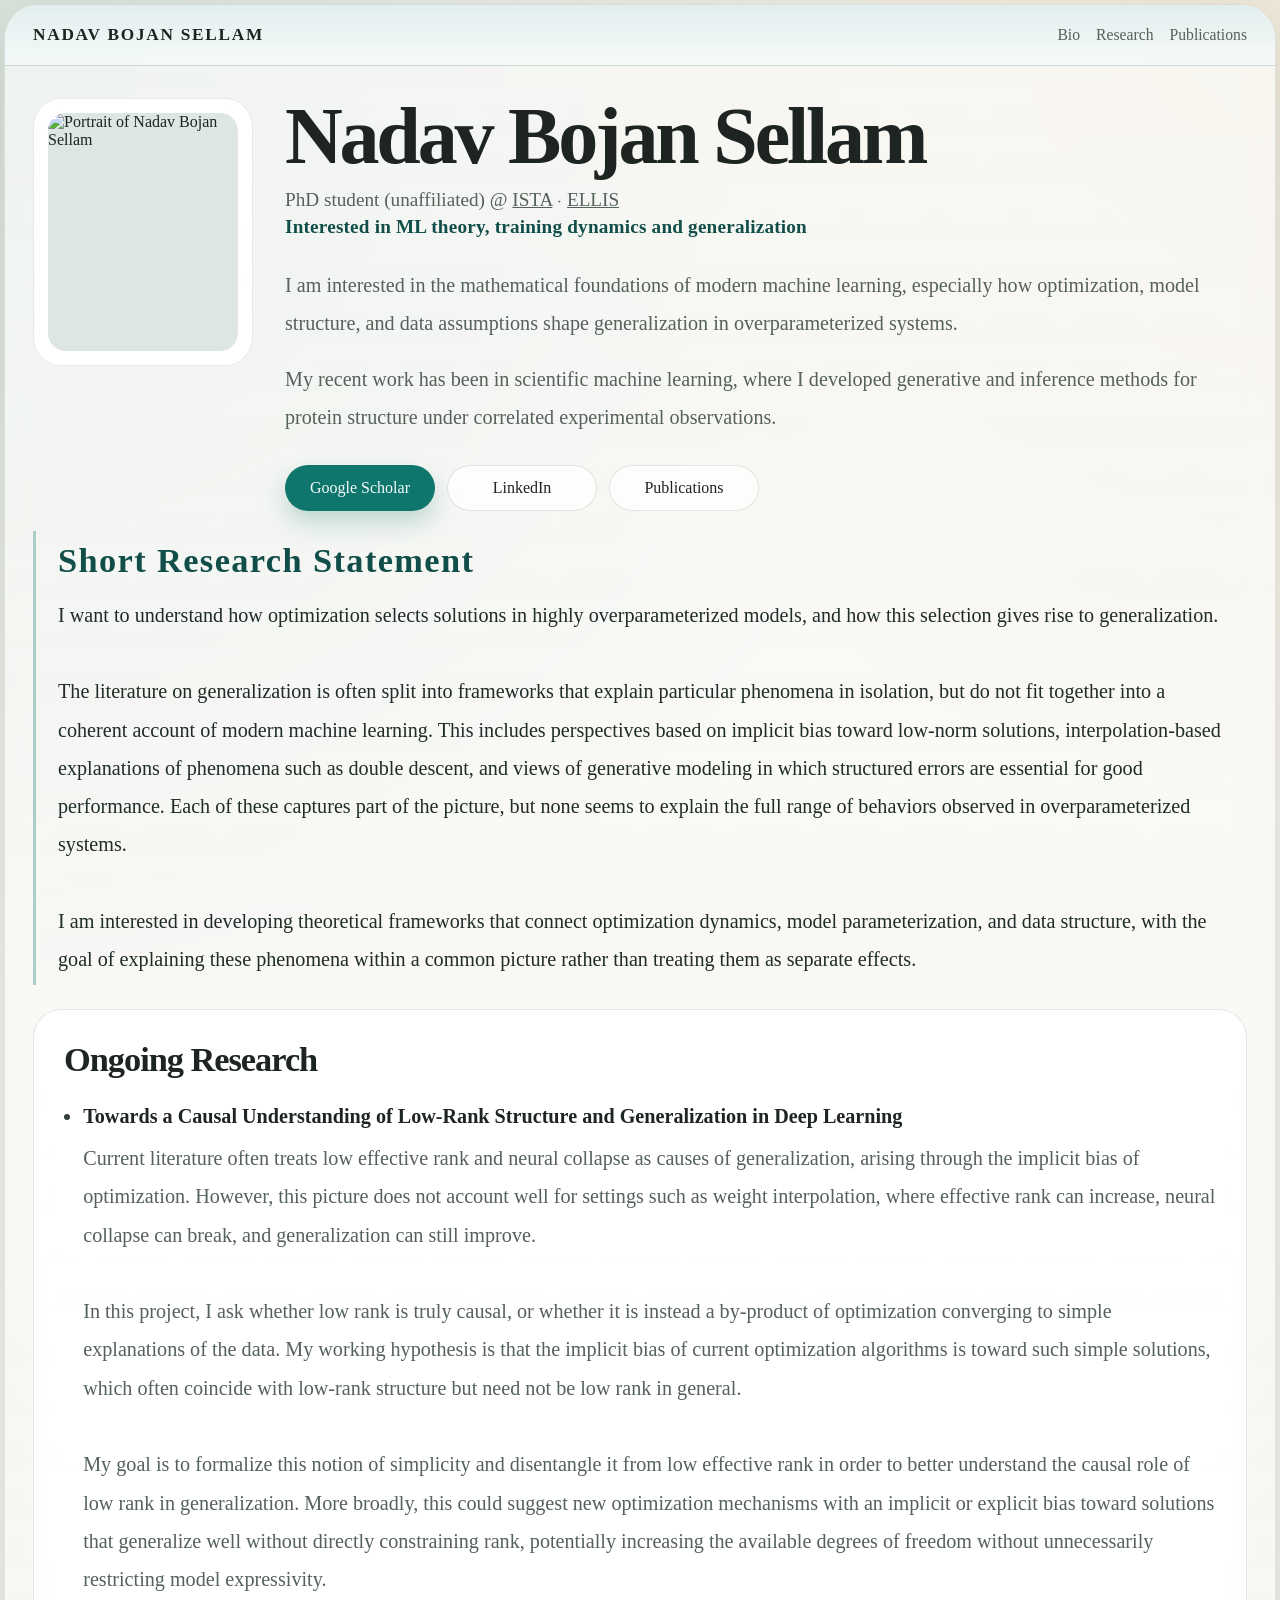
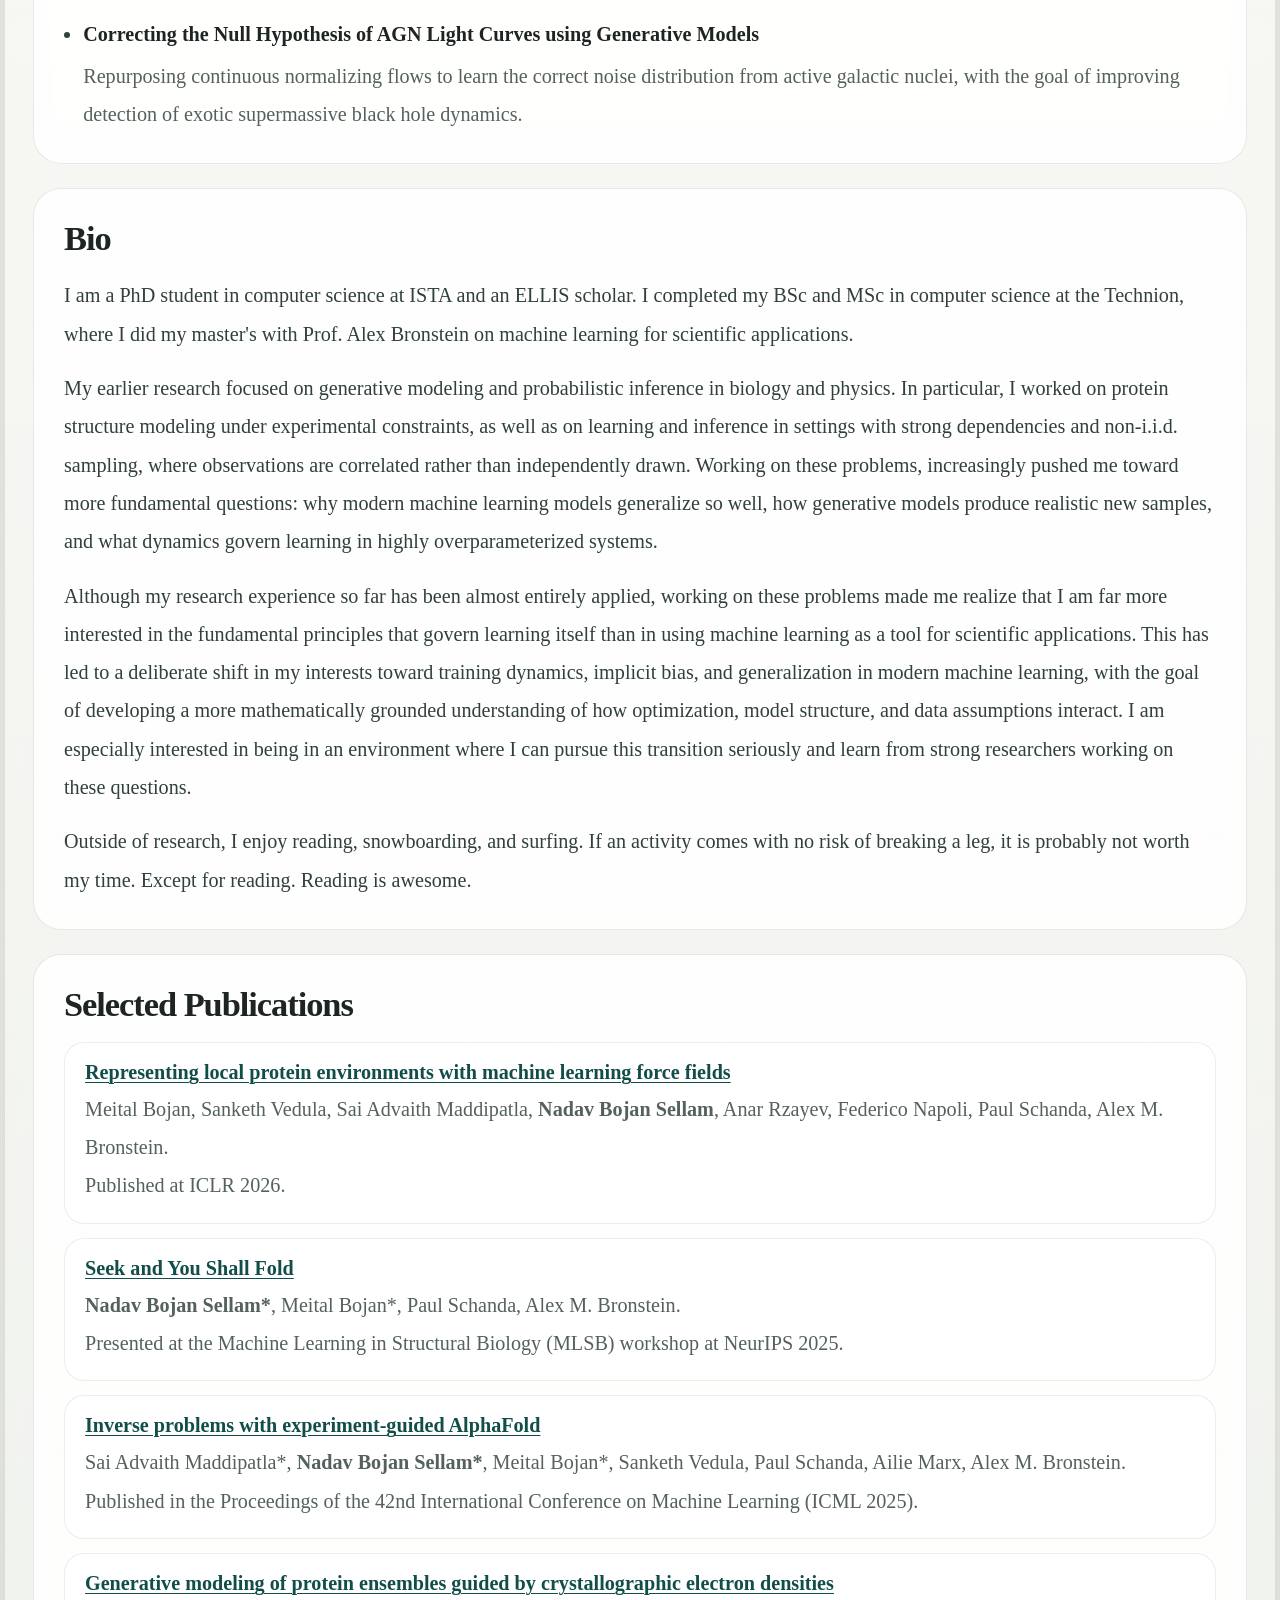
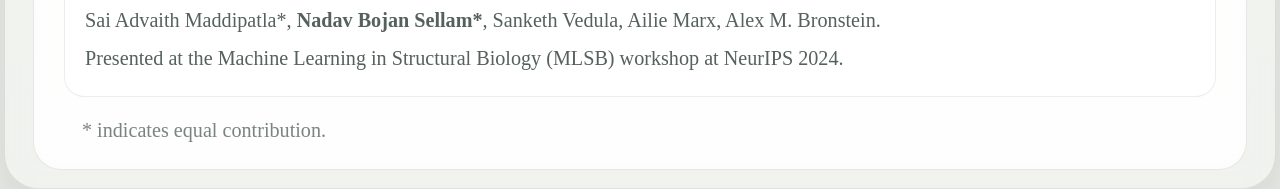
==== index.html @ 410e030a "moved some things around" ====
<!DOCTYPE html>
<html lang="en">
  <head>
    <meta charset="UTF-8" />
    <meta name="viewport" content="width=device-width, initial-scale=1.0" />
    <title>Nadav Bojan Sellam</title>
    <meta
      name="description"
      content="Personal academic website for Nadav Bojan Sellam."
    />
    <style>
      :root {
        --bg: #f5f2eb;
        --bg-accent: #e9ece6;
        --surface: rgba(255, 255, 255, 0.8);
        --surface-strong: rgba(255, 255, 255, 0.94);
        --text: #1d2421;
        --muted: #55615b;
        --line: rgba(29, 36, 33, 0.1);
        --accent: #0f766e;
        --accent-deep: #114e49;
        --shadow: 0 24px 60px rgba(24, 34, 29, 0.12);
        --radius-xl: 28px;
        --radius-lg: 20px;
        --max-width: 1440px;
      }

      * {
        box-sizing: border-box;
      }

      html {
        scroll-behavior: smooth;
      }

      body {
        margin: 0;
        font-family: Georgia, "Times New Roman", serif;
        color: var(--text);
        background:
          radial-gradient(circle at top left, rgba(15, 118, 110, 0.13), transparent 28%),
          radial-gradient(circle at top right, rgba(190, 160, 90, 0.13), transparent 22%),
          linear-gradient(180deg, var(--bg) 0%, var(--bg-accent) 100%);
      }

      body::before {
        content: "";
        position: fixed;
        inset: 0;
        pointer-events: none;
        background-image:
          linear-gradient(rgba(29, 36, 33, 0.025) 1px, transparent 1px),
          linear-gradient(90deg, rgba(29, 36, 33, 0.025) 1px, transparent 1px);
        background-size: 32px 32px;
        mask-image: linear-gradient(180deg, rgba(0, 0, 0, 0.55), transparent 85%);
      }

      a {
        color: inherit;
      }

      .page {
        width: min(var(--max-width), calc(100% - 0.5rem));
        margin: 0 auto;
        padding: 4px 0 0;
      }

      .site-shell {
        position: relative;
        overflow: hidden;
        border: 1px solid var(--line);
        border-radius: calc(var(--radius-xl) + 6px);
        background: linear-gradient(180deg, rgba(255, 255, 255, 0.6), rgba(255, 255, 255, 0.34));
        box-shadow: var(--shadow);
        backdrop-filter: blur(14px);
      }

      .site-topbar {
        display: flex;
        align-items: center;
        justify-content: space-between;
        gap: 20px;
        padding: 20px 28px;
        border-bottom: 1px solid rgba(29, 36, 33, 0.12);
        background:
          linear-gradient(180deg, rgba(15, 118, 110, 0.12), rgba(15, 118, 110, 0.04)),
          rgba(255, 255, 255, 0.94);
      }

      .site-title {
        margin: 0;
        font-size: 1.08rem;
        font-weight: 700;
        letter-spacing: 0.1em;
        text-transform: uppercase;
      }

      .site-nav {
        display: flex;
        flex-wrap: wrap;
        gap: 16px;
      }

      .site-nav a {
        color: var(--muted);
        text-decoration: none;
        font-size: 0.98rem;
      }

      .site-nav a:hover,
      .pub-item a:hover,
      .button:hover,
      .button-secondary:hover {
        color: var(--accent-deep);
        transform: translateY(-1px);
      }

      .intro {
        padding: 32px 28px 20px;
      }

      .intro-grid {
        display: grid;
        grid-template-columns: 220px minmax(0, 1fr);
        gap: 32px;
        align-items: start;
      }

      .portrait-card,
      .section-card {
        border: 1px solid var(--line);
        border-radius: var(--radius-xl);
        background: var(--surface);
        backdrop-filter: blur(10px);
      }

      .portrait-card {
        padding: 14px;
        background: var(--surface-strong);
      }

      .portrait-card img {
        display: block;
        width: 100%;
        aspect-ratio: 4 / 5;
        object-fit: cover;
        border-radius: 18px;
        background: #dde6e1;
      }

      .portrait-note {
        margin: 12px 4px 2px;
        font-size: 0.85rem;
        color: var(--muted);
        text-align: center;
      }

      .eyebrow {
        display: inline-block;
        margin-bottom: 10px;
        color: var(--accent-deep);
        font-size: 1.2rem;
        font-weight: 600;
        letter-spacing: 0.01em;
      }

      h1 {
        margin: 0;
        font-size: clamp(3rem, 7vw, 5rem);
        line-height: 0.96;
        letter-spacing: -0.04em;
      }

      .identity {
        margin: 10px 0 0;
        color: var(--muted);
        font-size: 1.2rem;
        line-height: 1.6;
      }

      .lead {
        margin: 18px 0 0;
        font-size: 1.26rem;
        line-height: 1.9;
        color: var(--muted);
      }

      .actions {
        display: flex;
        flex-wrap: wrap;
        gap: 12px;
        margin: 28px 0 0;
      }

      .button,
      .button-secondary {
        display: inline-flex;
        align-items: center;
        justify-content: center;
        min-width: 150px;
        padding: 13px 18px;
        border-radius: 999px;
        text-decoration: none;
        transition:
          transform 180ms ease,
          box-shadow 180ms ease,
          color 180ms ease,
          background 180ms ease;
      }

      .button {
        background: var(--accent);
        color: #f7fbfa;
        box-shadow: 0 12px 24px rgba(15, 118, 110, 0.24);
      }

      .button-secondary {
        border: 1px solid rgba(29, 36, 33, 0.12);
        background: rgba(255, 255, 255, 0.72);
      }

      .content {
        display: grid;
        gap: 24px;
        padding: 0 28px 18px;
      }

      .section-card {
        padding: 30px;
      }

      .statement-section {
        padding: 10px 12px 6px 22px;
        border-left: 3px solid rgba(15, 118, 110, 0.32);
      }

      .statement-heading {
        margin: 0 0 16px;
        color: var(--accent-deep);
        font-size: 2.15rem;
        font-weight: 700;
        letter-spacing: 0.04em;
      }

      .statement-text {
        margin: 0;
        font-size: 1.26rem;
        line-height: 1.9;
        color: #1f2c27;
      }

      .content .section-card:last-child {
        margin-bottom: 0;
      }

      .section-heading {
        margin: 0 0 18px;
        font-size: 2.15rem;
        letter-spacing: -0.03em;
      }

      .section-card p {
        margin: 0 0 16px;
        font-size: 1.26rem;
        line-height: 1.9;
        color: #33413b;
      }

      .section-card p:last-child {
        margin-bottom: 0;
      }

      .bullet-list {
        margin: 0;
        padding-left: 1.2rem;
        color: #33413b;
      }

      .bullet-list li {
        margin: 0 0 16px;
        font-size: 1.26rem;
        line-height: 1.9;
      }

      .bullet-list li:last-child {
        margin-bottom: 0;
      }

      .project-title {
        display: block;
        margin-bottom: 4px;
        color: var(--text);
        font-size: 1.26rem;
      }

      .project-text {
        color: var(--muted);
      }

      .bio-copy p {
        color: #31403a;
      }

      .info-list {
        display: grid;
        gap: 30px;
      }

      .info-row {
        display: grid;
        grid-template-columns: 120px 1fr;
        gap: 18px;
        padding-top: 14px;
        border-top: 1px solid rgba(29, 36, 33, 0.08);
      }

      .info-row:first-child {
        padding-top: 0;
        border-top: 0;
      }

      .info-label {
        color: var(--muted);
      }

      .pub-list {
        list-style: none;
        margin: 0;
        padding: 0;
        display: grid;
        gap: 14px;
      }

      .pub-item {
        padding: 18px 20px;
        border-radius: var(--radius-lg);
        background: rgba(255, 255, 255, 0.68);
        border: 1px solid rgba(29, 36, 33, 0.08);
      }

      .pub-item strong {
        display: block;
        margin-bottom: 6px;
        font-size: 1.26rem;
      }

      .pub-item span {
        display: block;
        color: var(--muted);
        font-size: 1.26rem;
        line-height: 1.9;
      }

      .pub-item span strong {
        display: inline;
        margin: 0;
        font-size: inherit;
        white-space: nowrap;
      }

      .pub-item a {
        color: var(--accent-deep);
        text-decoration-thickness: 1px;
        text-underline-offset: 3px;
        transition: color 180ms ease, transform 180ms ease;
      }

      .section-card .pub-note {
        margin: 14px 0 0 18px;
        color: rgba(85, 97, 91, 0.78);
        font-size: 1.26rem;
      }

      #publications {
        padding-bottom: 20px;
      }

      @media (max-width: 760px) {
        .page {
          width: min(var(--max-width), calc(100% - 0.25rem));
          padding-top: 2px;
          padding-bottom: 0;
        }

        .site-topbar,
        .intro,
        .content {
          padding-left: 18px;
          padding-right: 18px;
        }

        .site-topbar {
          align-items: flex-start;
          flex-direction: column;
        }

        .intro {
          padding-top: 20px;
        }

        .intro-grid {
          grid-template-columns: 1fr;
        }

        .portrait-card {
          max-width: 240px;
        }

        .actions {
          justify-content: flex-start;
        }

        .section-card {
          padding: 22px;
        }

        .statement-section {
          padding-left: 14px;
          padding-right: 4px;
        }

        .statement-text {
          font-size: 1.16rem;
          line-height: 1.82;
        }

        .info-row {
          grid-template-columns: 1fr;
          gap: 6px;
        }
      }

      @media (prefers-reduced-motion: no-preference) {
        .site-topbar,
        .portrait-card,
        .section-card {
          animation: rise 720ms ease both;
        }

        .section-card:nth-of-type(2) {
          animation-delay: 120ms;
        }

        .section-card:nth-of-type(3) {
          animation-delay: 220ms;
        }
      }

      @keyframes rise {
        from {
          opacity: 0;
          transform: translateY(18px);
        }

        to {
          opacity: 1;
          transform: translateY(0);
        }
      }
    </style>
  </head>
  <body>
    <main class="page">
      <div class="site-shell">
        <div class="site-topbar">
          <p class="site-title">Nadav Bojan Sellam</p>
          <nav class="site-nav" aria-label="Primary">
            <a href="#about">Bio</a>
            <a href="#ongoing-research">Research</a>
            <a href="#publications">Publications</a>
          </nav>
        </div>

        <section class="intro">
          <div class="intro-grid">
            <div class="portrait-card">
              <img id="portrait-image" src="nadav.png" alt="Portrait of Nadav Bojan Sellam" />
            </div>

            <div>
              <h1>Nadav Bojan Sellam</h1>
              <p class="identity">
                PhD student (unaffiliated) @
                <a href="https://ista.ac.at/de/home/" target="_blank" rel="noreferrer">ISTA</a>
                ⸱
                <a href="https://ellis.eu/" target="_blank" rel="noreferrer">ELLIS</a>
              </p>
              <span class="eyebrow">Interested in ML theory, training dynamics and generalization</span>
              <p class="lead">
                I am interested in the mathematical foundations of modern machine learning,
                especially how optimization, model structure, and data assumptions shape
                generalization in overparameterized systems.
              </p>
              <p class="lead">
                My recent work has been in scientific machine learning, where I developed
                generative and inference methods for protein structure under correlated
                experimental observations.
              </p>

              <div class="actions">
                <a
                  class="button"
                  href="https://scholar.google.com/citations?user=3N-QKKYAAAAJ&hl=en"
                  target="_blank"
                  rel="noreferrer"
                  >Google Scholar</a
                >
                <a
                  class="button-secondary"
                  href="https://www.linkedin.com/in/nadav-bojan-sellam-611115277"
                  target="_blank"
                  rel="noreferrer"
                  >LinkedIn</a
                >
                <a class="button-secondary" href="#publications">Publications</a>
              </div>
            </div>
          </div>
        </section>

        <div class="content">
          <section class="statement-section" id="research-statement">
            <h2 class="statement-heading">Short Research Statement</h2>
            <p class="statement-text">
              I want to understand how optimization selects solutions in highly
              overparameterized models, and how this selection gives rise to
              generalization.<br /><br />
              The literature on generalization is often split into frameworks that explain
              particular phenomena in isolation, but do not fit together into a coherent
              account of modern machine learning. This includes perspectives based on
              implicit bias toward low-norm solutions, interpolation-based
              explanations of phenomena such as double descent, and views of generative
              modeling in which structured errors are essential for good performance. Each of
              these captures part of the picture, but none seems to explain the full range of
              behaviors observed in overparameterized systems.<br /><br />
              I am interested in developing theoretical frameworks that connect optimization
              dynamics, model parameterization, and data structure, with the goal of
              explaining these phenomena within a common picture rather than treating them as
              separate effects.
            </p>
          </section>

          <section class="section-card" id="ongoing-research">
            <h2 class="section-heading">Ongoing Research</h2>
            <ul class="bullet-list">
              <li>
                <strong class="project-title">
                  Towards a Causal Understanding of Low-Rank Structure and Generalization in Deep
                  Learning
                </strong>
                <span class="project-text">
                  Current literature often treats low effective rank and neural collapse as causes
                  of generalization, arising through the implicit bias of optimization. However,
                  this picture does not account well for settings such as weight interpolation,
                  where effective rank can increase, neural collapse can break, and generalization
                  can still improve.
                  <br /><br />
                  In this project, I ask whether low rank is truly causal, or whether it is instead
                  a by-product of optimization converging to simple explanations of the data. My
                  working hypothesis is that the implicit bias of current optimization algorithms is
                  toward such simple solutions, which often coincide with low-rank structure but
                  need not be low rank in general.
                  <br /><br />
                  My goal is to formalize this notion of simplicity and disentangle it from low
                  effective rank in order to better understand the causal role of low rank in
                  generalization. More broadly, this could suggest new optimization mechanisms with
                  an implicit or explicit bias toward solutions that generalize well without
                  directly constraining rank, potentially increasing the available degrees of
                  freedom without unnecessarily restricting model expressivity.
                </span>
              </li>
              <li>
                <strong class="project-title">
                  Correcting the Null Hypothesis of AGN Light Curves using Generative Models
                </strong>
                <span class="project-text">
                  Repurposing continuous normalizing flows to learn the correct noise distribution
                  from active galactic nuclei, with the goal of improving detection of exotic
                  supermassive black hole dynamics.
                </span>
              </li>
            </ul>
          </section>

          <section class="section-card" id="about">
            <h2 class="section-heading">Bio</h2>
            <div class="bio-copy">
              <p>
                I am a PhD student in computer science at ISTA and an ELLIS scholar. I completed
                my BSc and MSc in computer science at the Technion, where I did my master's with
                Prof. Alex Bronstein on machine learning for scientific applications.
              </p>

              <p>
                My earlier research focused on generative modeling and probabilistic inference in
                biology and physics. In particular, I worked on protein structure modeling under
                experimental constraints, as well as on learning and inference in settings with
                strong dependencies and non-i.i.d. sampling, where observations are correlated
                rather than independently drawn. Working on these problems, increasingly pushed me toward more fundamental questions: why
                modern machine learning models generalize so well, how generative models produce
                realistic new samples, and what dynamics govern learning in highly
                overparameterized systems.
              </p>
              <p>
                Although my research experience so far has been almost entirely applied, working on
                these problems made me realize that I am far more interested in the fundamental
                principles that govern learning itself than in using machine learning as a
                tool for scientific applications. This has led to a deliberate shift in my
                interests toward training dynamics, implicit bias, and generalization in modern
                machine learning, with the goal of developing a more mathematically grounded
                understanding of how optimization, model structure, and data assumptions interact.
                I am especially interested in being in an environment where I can pursue this
                transition seriously and learn from strong researchers working on these questions.
              </p>

              <p> Outside of research, I enjoy reading, snowboarding, and surfing. If an activity comes with no risk of breaking a leg, it is probably not worth my time.
                  Except for reading. Reading is awesome.
              </p>
            </div>
          </section>

          <section class="section-card" id="publications">
            <h2 class="section-heading">Selected Publications</h2>
            <ol class="pub-list">
              <li class="pub-item">
                <strong>
                  <a
                    href="https://openreview.net/forum?id=9ZogcRkhoG"
                    target="_blank"
                    rel="noreferrer"
                    >Representing local protein environments with machine learning force fields</a
                  >
                </strong>
                <span>
                  Meital Bojan, Sanketh Vedula, Sai Advaith Maddipatla, <strong>Nadav Bojan Sellam</strong>,
                  Anar Rzayev, Federico Napoli, Paul Schanda, Alex M. Bronstein.<br />
                  Published at ICLR 2026.
                </span>
              </li>
              <li class="pub-item">
                <strong>
                  <a
                    href="https://arxiv.org/abs/2511.13244"
                    target="_blank"
                    rel="noreferrer"
                    >Seek and You Shall Fold</a
                  >
                </strong>
                <span>
                  <strong>Nadav Bojan Sellam*</strong>, Meital Bojan*, Paul Schanda, Alex M. Bronstein.<br />
                  Presented at the Machine Learning in Structural Biology (MLSB) workshop at
                  NeurIPS 2025.
                </span>
              </li>
              <li class="pub-item">
                <strong>
                  <a
                    href="https://arxiv.org/abs/2502.09372"
                    target="_blank"
                    rel="noreferrer"
                    >Inverse problems with experiment-guided AlphaFold</a
                  >
                </strong>
                <span>
                  Sai Advaith Maddipatla*, <strong>Nadav Bojan Sellam*</strong>, Meital Bojan*,
                  Sanketh Vedula, Paul Schanda, Ailie Marx, Alex M. Bronstein.<br />
                  Published in the Proceedings of the 42nd International Conference on Machine
                  Learning (ICML 2025).
                </span>
              </li>
              <li class="pub-item">
                <strong>
                  <a
                    href="https://www.mlsb.io/papers_2024/Generative_modeling_of_protein_ensembles_guided_by_crystallographic_electron_densities.pdf"
                    target="_blank"
                    rel="noreferrer"
                    >Generative modeling of protein ensembles guided by crystallographic electron
                    densities</a
                  >
                </strong>
                <span>
                  Sai Advaith Maddipatla*, <strong>Nadav Bojan Sellam*</strong>, Sanketh Vedula,
                  Ailie Marx, Alex M. Bronstein.<br />
                  Presented at the Machine Learning in Structural Biology (MLSB) workshop at
                  NeurIPS 2024.
                </span>
              </li>
            </ol>
            <p class="pub-note">* indicates equal contribution.</p>
          </section>
        </div>
      </div>
    </main>
  </body>
</html>
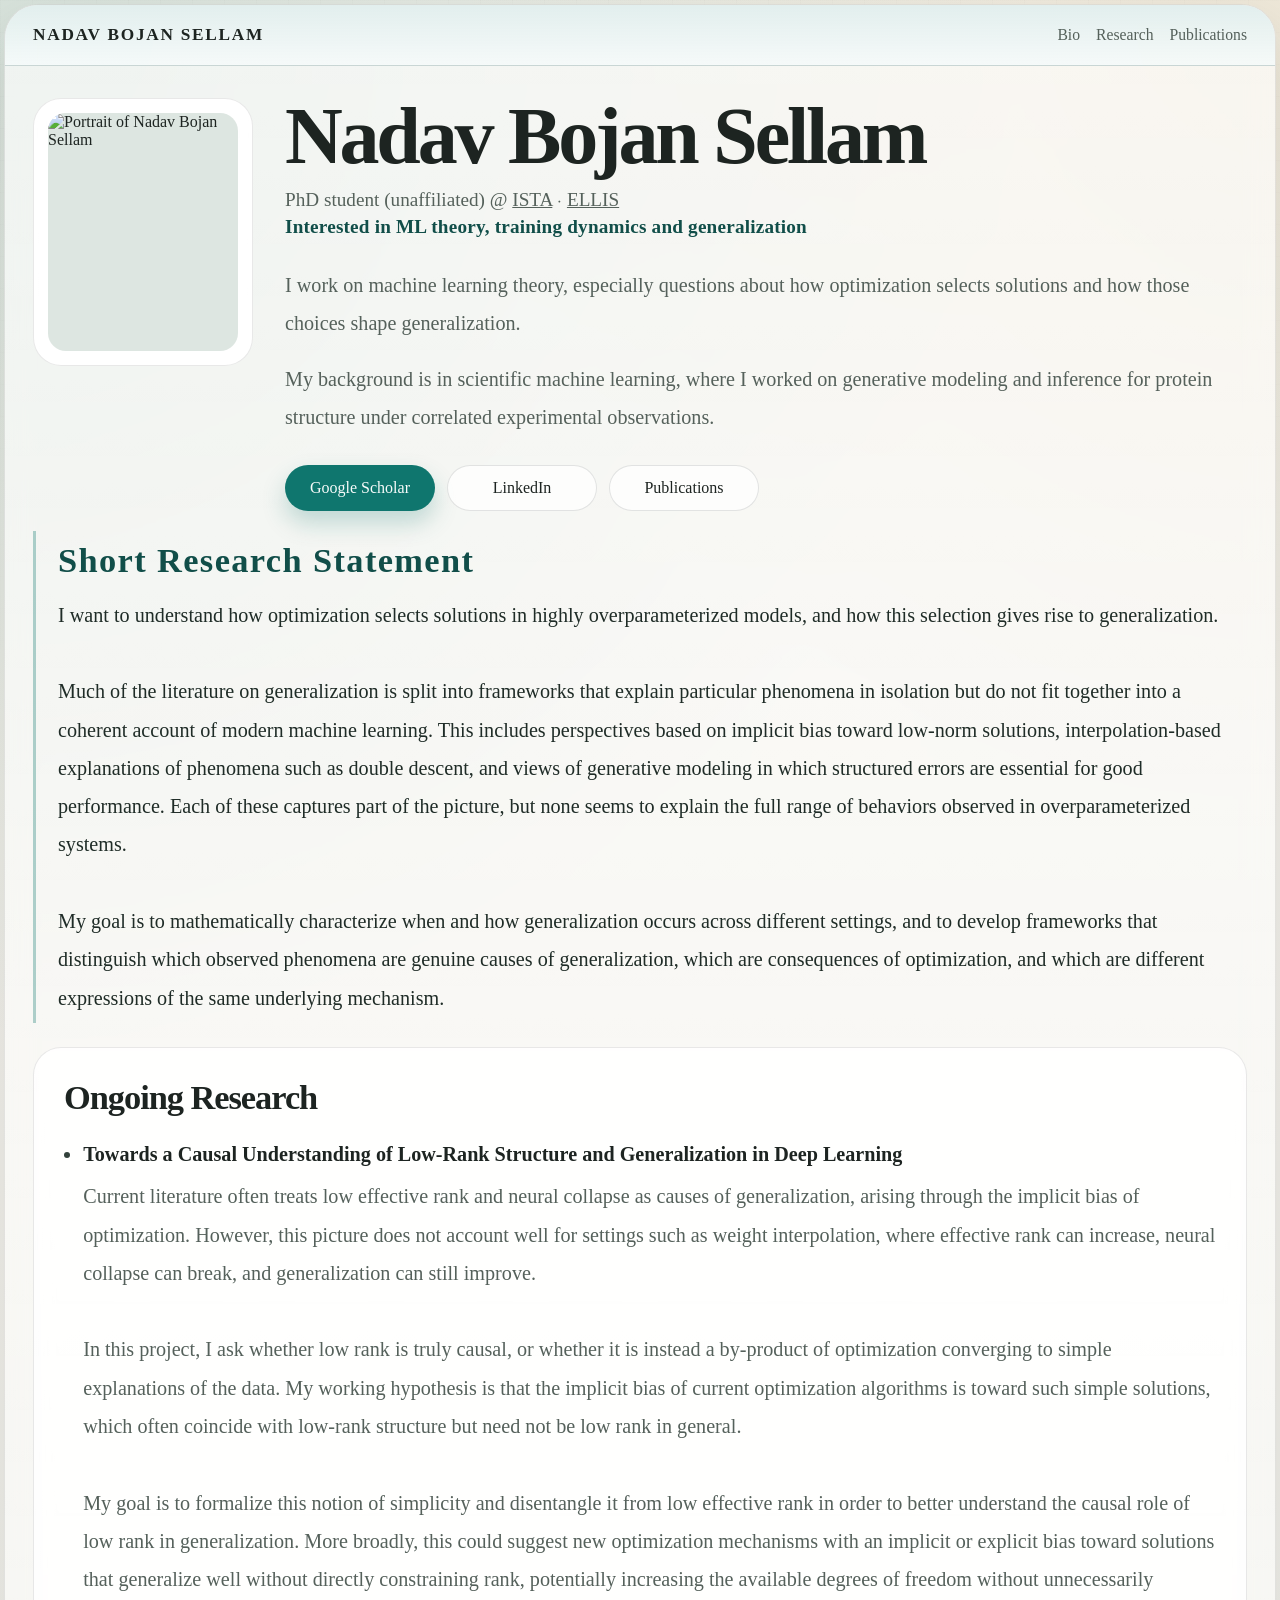
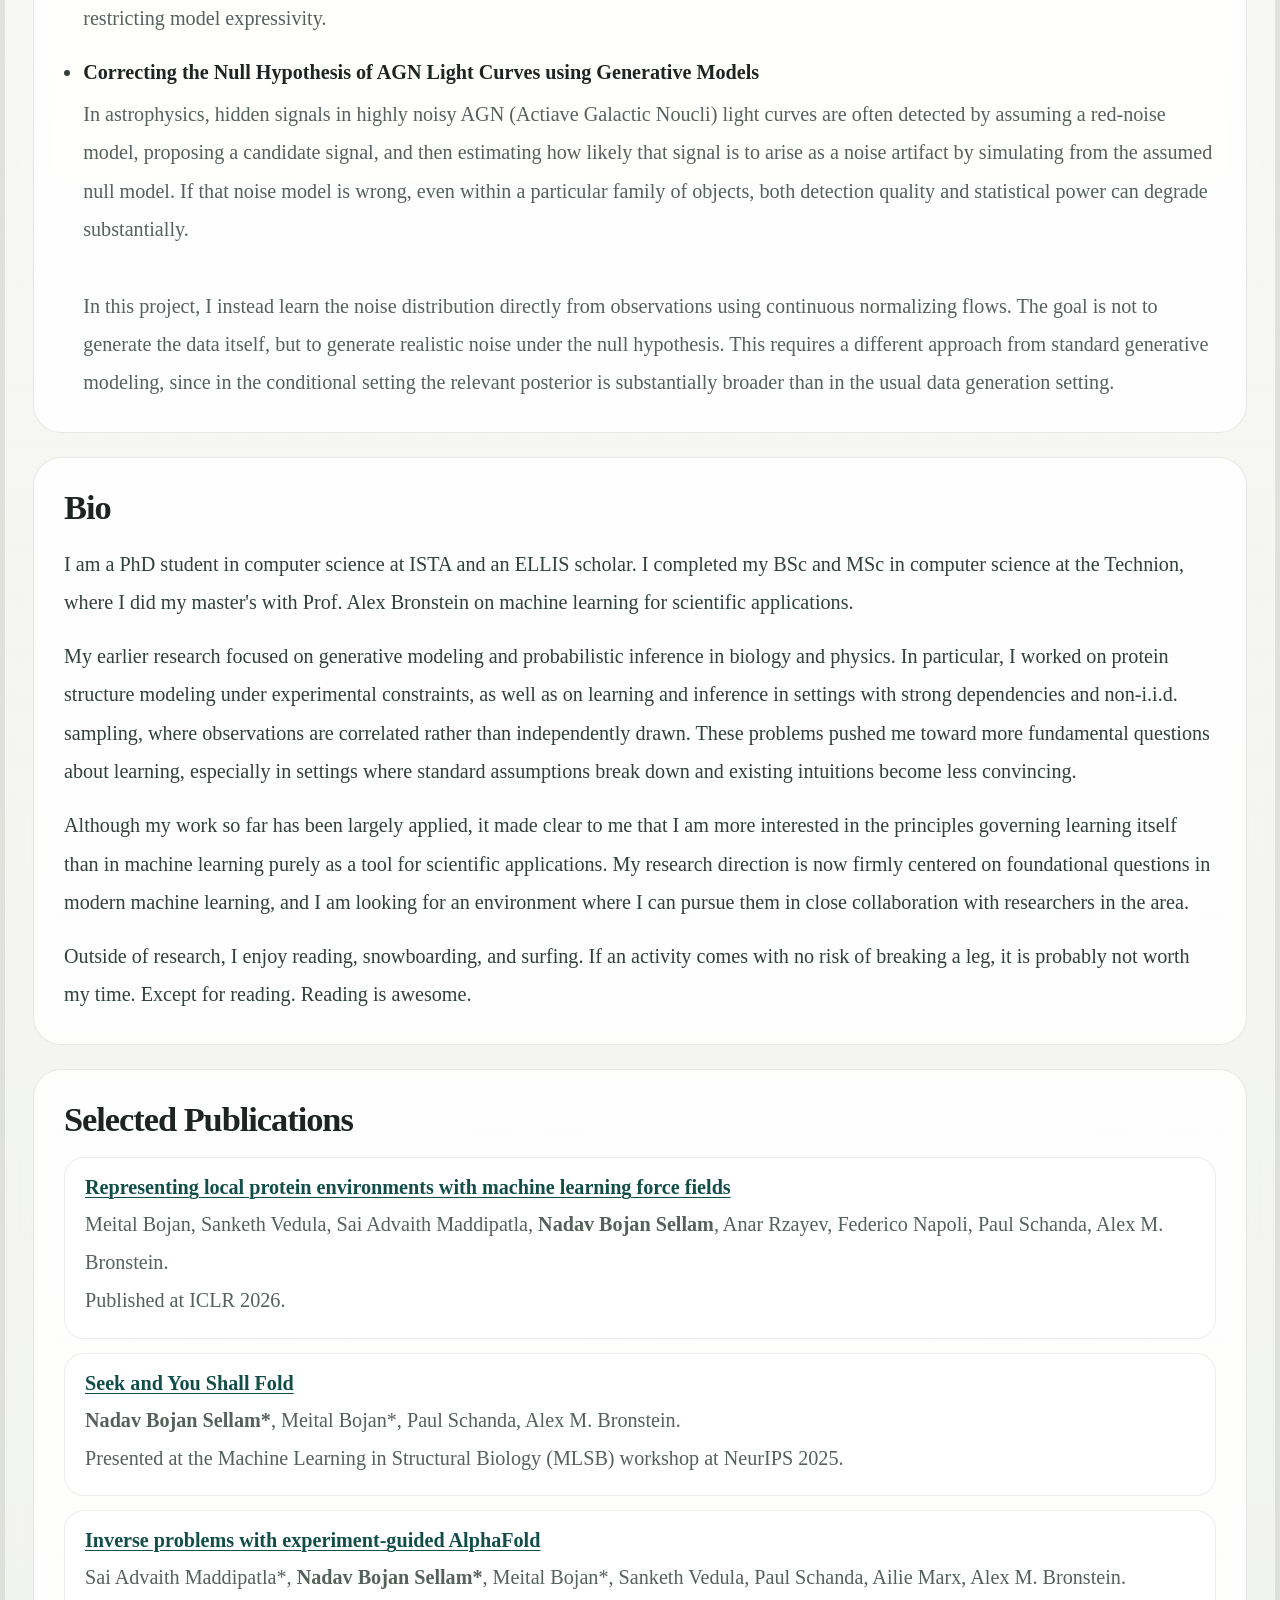
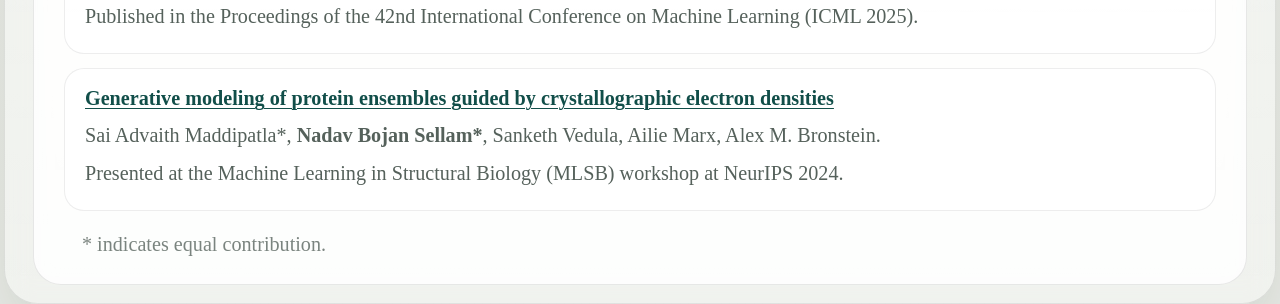
==== commit 54e63987: "added more detail to the second project" ====
--- a/index.html
+++ b/index.html
@@ -487,14 +487,14 @@
               </p>
               <span class="eyebrow">Interested in ML theory, training dynamics and generalization</span>
               <p class="lead">
-                I am interested in the mathematical foundations of modern machine learning,
-                especially how optimization, model structure, and data assumptions shape
-                generalization in overparameterized systems.
+                I work on machine learning theory, especially questions about how
+                optimization selects solutions and how those choices shape
+                generalization.
               </p>
               <p class="lead">
-                My recent work has been in scientific machine learning, where I developed
-                generative and inference methods for protein structure under correlated
-                experimental observations.
+                My background is in scientific machine learning, where I worked on generative
+                modeling and inference for protein structure under correlated experimental
+                observations.
               </p>
 
               <div class="actions">
@@ -525,18 +525,19 @@
               I want to understand how optimization selects solutions in highly
               overparameterized models, and how this selection gives rise to
               generalization.<br /><br />
-              The literature on generalization is often split into frameworks that explain
-              particular phenomena in isolation, but do not fit together into a coherent
+              Much of the literature on generalization is split into frameworks that explain
+              particular phenomena in isolation but do not fit together into a coherent
               account of modern machine learning. This includes perspectives based on
-              implicit bias toward low-norm solutions, interpolation-based
-              explanations of phenomena such as double descent, and views of generative
-              modeling in which structured errors are essential for good performance. Each of
-              these captures part of the picture, but none seems to explain the full range of
-              behaviors observed in overparameterized systems.<br /><br />
-              I am interested in developing theoretical frameworks that connect optimization
-              dynamics, model parameterization, and data structure, with the goal of
-              explaining these phenomena within a common picture rather than treating them as
-              separate effects.
+              implicit bias toward low-norm solutions, interpolation-based explanations of
+              phenomena such as double descent, and views of generative modeling in which
+              structured errors are essential for good performance. Each of these captures
+              part of the picture, but none seems to explain the full range of behaviors
+              observed in overparameterized systems.<br /><br />
+              My goal is to mathematically characterize when and how generalization occurs
+              across different settings, and to develop frameworks that distinguish which
+              observed phenomena are genuine causes of generalization, which are
+              consequences of optimization, and which are different expressions of the same
+              underlying mechanism.
             </p>
           </section>
 
@@ -574,9 +575,19 @@
                   Correcting the Null Hypothesis of AGN Light Curves using Generative Models
                 </strong>
                 <span class="project-text">
-                  Repurposing continuous normalizing flows to learn the correct noise distribution
-                  from active galactic nuclei, with the goal of improving detection of exotic
-                  supermassive black hole dynamics.
+                  In astrophysics, hidden signals in highly noisy AGN (Actiave Galactic Noucli) light curves are often
+                  detected by assuming a red-noise model, proposing a candidate signal, and then
+                  estimating how likely that signal is to arise as a noise artifact by simulating
+                  from the assumed null model. If that noise model is wrong, even within a
+                  particular family of objects, both detection quality and statistical power can
+                  degrade substantially.
+                  <br /><br />
+                  In this project, I instead learn the noise distribution directly from
+                  observations using continuous normalizing flows. The goal is not to generate the
+                  data itself, but to generate realistic noise under the null hypothesis. This
+                  requires a different approach from standard generative modeling, since in the
+                  conditional setting the relevant posterior is substantially broader than in the
+                  usual data generation setting.
                 </span>
               </li>
             </ul>
@@ -596,21 +607,17 @@
                 biology and physics. In particular, I worked on protein structure modeling under
                 experimental constraints, as well as on learning and inference in settings with
                 strong dependencies and non-i.i.d. sampling, where observations are correlated
-                rather than independently drawn. Working on these problems, increasingly pushed me toward more fundamental questions: why
-                modern machine learning models generalize so well, how generative models produce
-                realistic new samples, and what dynamics govern learning in highly
-                overparameterized systems.
+                rather than independently drawn. These problems pushed me toward more fundamental
+                questions about learning, especially in settings where standard assumptions break
+                down and existing intuitions become less convincing.
               </p>
               <p>
-                Although my research experience so far has been almost entirely applied, working on
-                these problems made me realize that I am far more interested in the fundamental
-                principles that govern learning itself than in using machine learning as a
-                tool for scientific applications. This has led to a deliberate shift in my
-                interests toward training dynamics, implicit bias, and generalization in modern
-                machine learning, with the goal of developing a more mathematically grounded
-                understanding of how optimization, model structure, and data assumptions interact.
-                I am especially interested in being in an environment where I can pursue this
-                transition seriously and learn from strong researchers working on these questions.
+                Although my work so far has been largely applied, it made clear to me that I am
+                more interested in the principles governing learning itself than in machine
+                learning purely as a tool for scientific applications. My research direction is
+                now firmly centered on foundational questions in modern machine learning, and I
+                am looking for an environment where I can pursue them in close collaboration with
+                researchers in the area.
               </p>
 
               <p> Outside of research, I enjoy reading, snowboarding, and surfing. If an activity comes with no risk of breaking a leg, it is probably not worth my time.
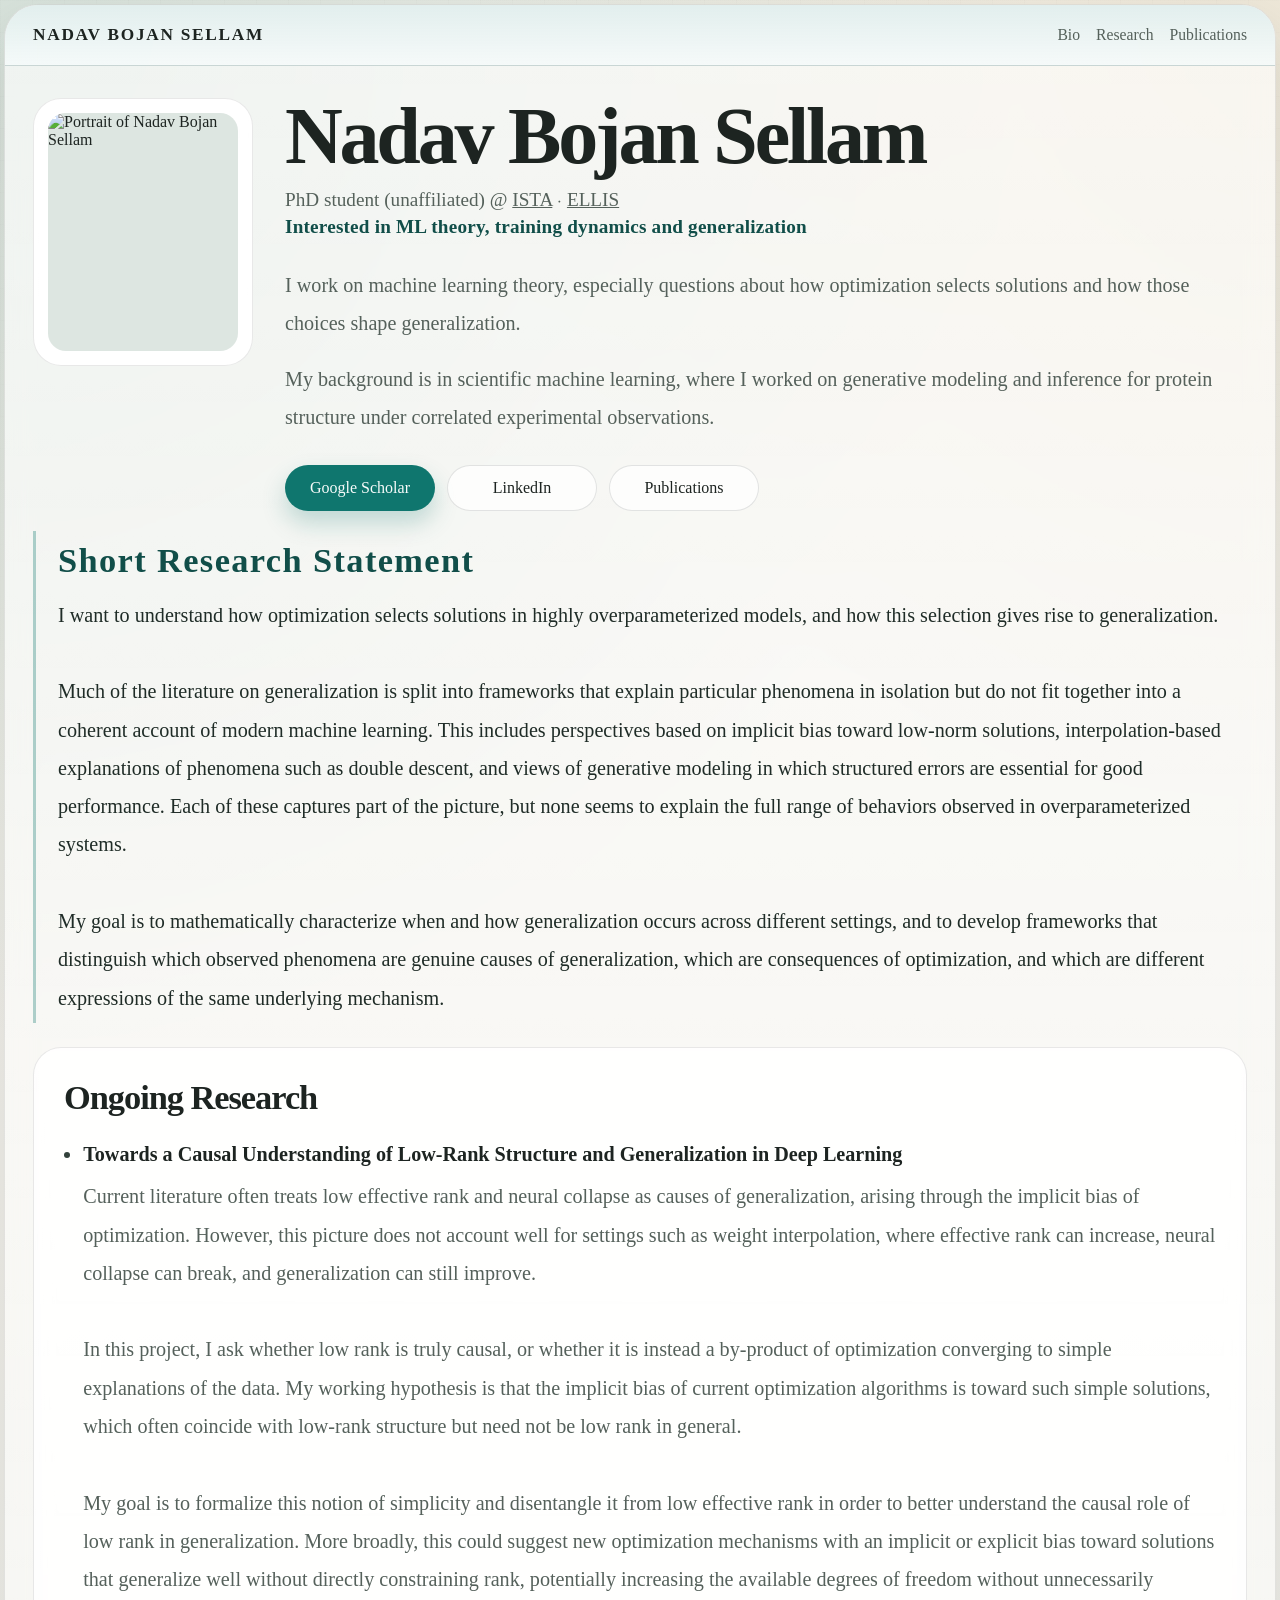
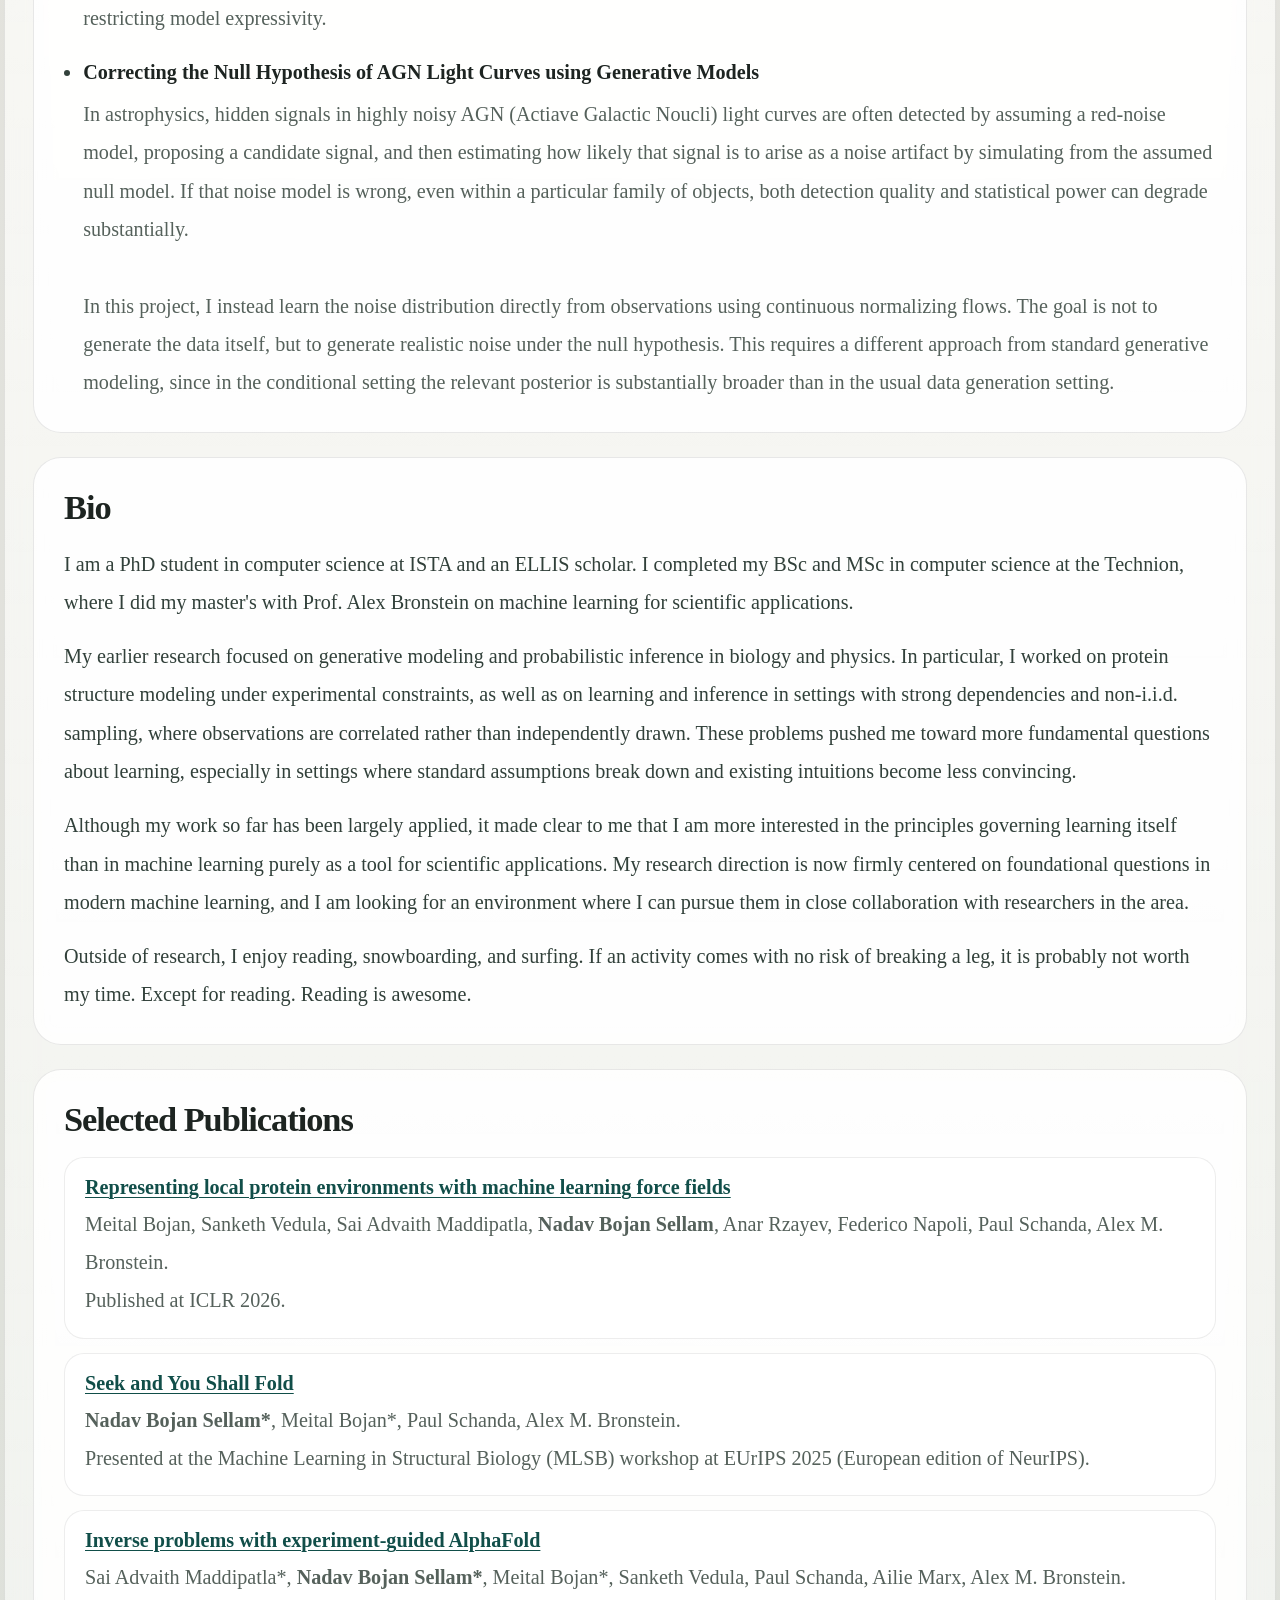
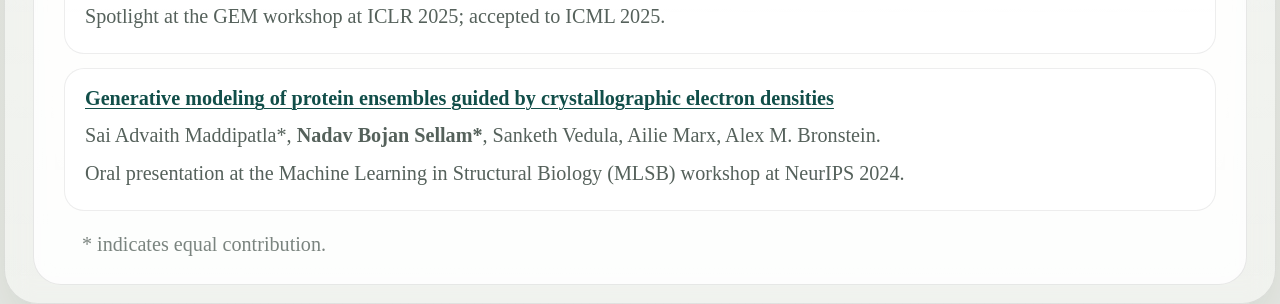
==== commit 83dec81c: "fixed publication places" ====
--- a/index.html
+++ b/index.html
@@ -656,7 +656,7 @@
                 <span>
                   <strong>Nadav Bojan Sellam*</strong>, Meital Bojan*, Paul Schanda, Alex M. Bronstein.<br />
                   Presented at the Machine Learning in Structural Biology (MLSB) workshop at
-                  NeurIPS 2025.
+                  EUrIPS 2025 (European edition of NeurIPS).
                 </span>
               </li>
               <li class="pub-item">
@@ -671,8 +671,7 @@
                 <span>
                   Sai Advaith Maddipatla*, <strong>Nadav Bojan Sellam*</strong>, Meital Bojan*,
                   Sanketh Vedula, Paul Schanda, Ailie Marx, Alex M. Bronstein.<br />
-                  Published in the Proceedings of the 42nd International Conference on Machine
-                  Learning (ICML 2025).
+                  Spotlight at the GEM workshop at ICLR 2025; accepted to ICML 2025.
                 </span>
               </li>
               <li class="pub-item">
@@ -688,8 +687,8 @@
                 <span>
                   Sai Advaith Maddipatla*, <strong>Nadav Bojan Sellam*</strong>, Sanketh Vedula,
                   Ailie Marx, Alex M. Bronstein.<br />
-                  Presented at the Machine Learning in Structural Biology (MLSB) workshop at
-                  NeurIPS 2024.
+                  Oral presentation at the Machine Learning in Structural Biology (MLSB) workshop
+                  at NeurIPS 2024.
                 </span>
               </li>
             </ol>
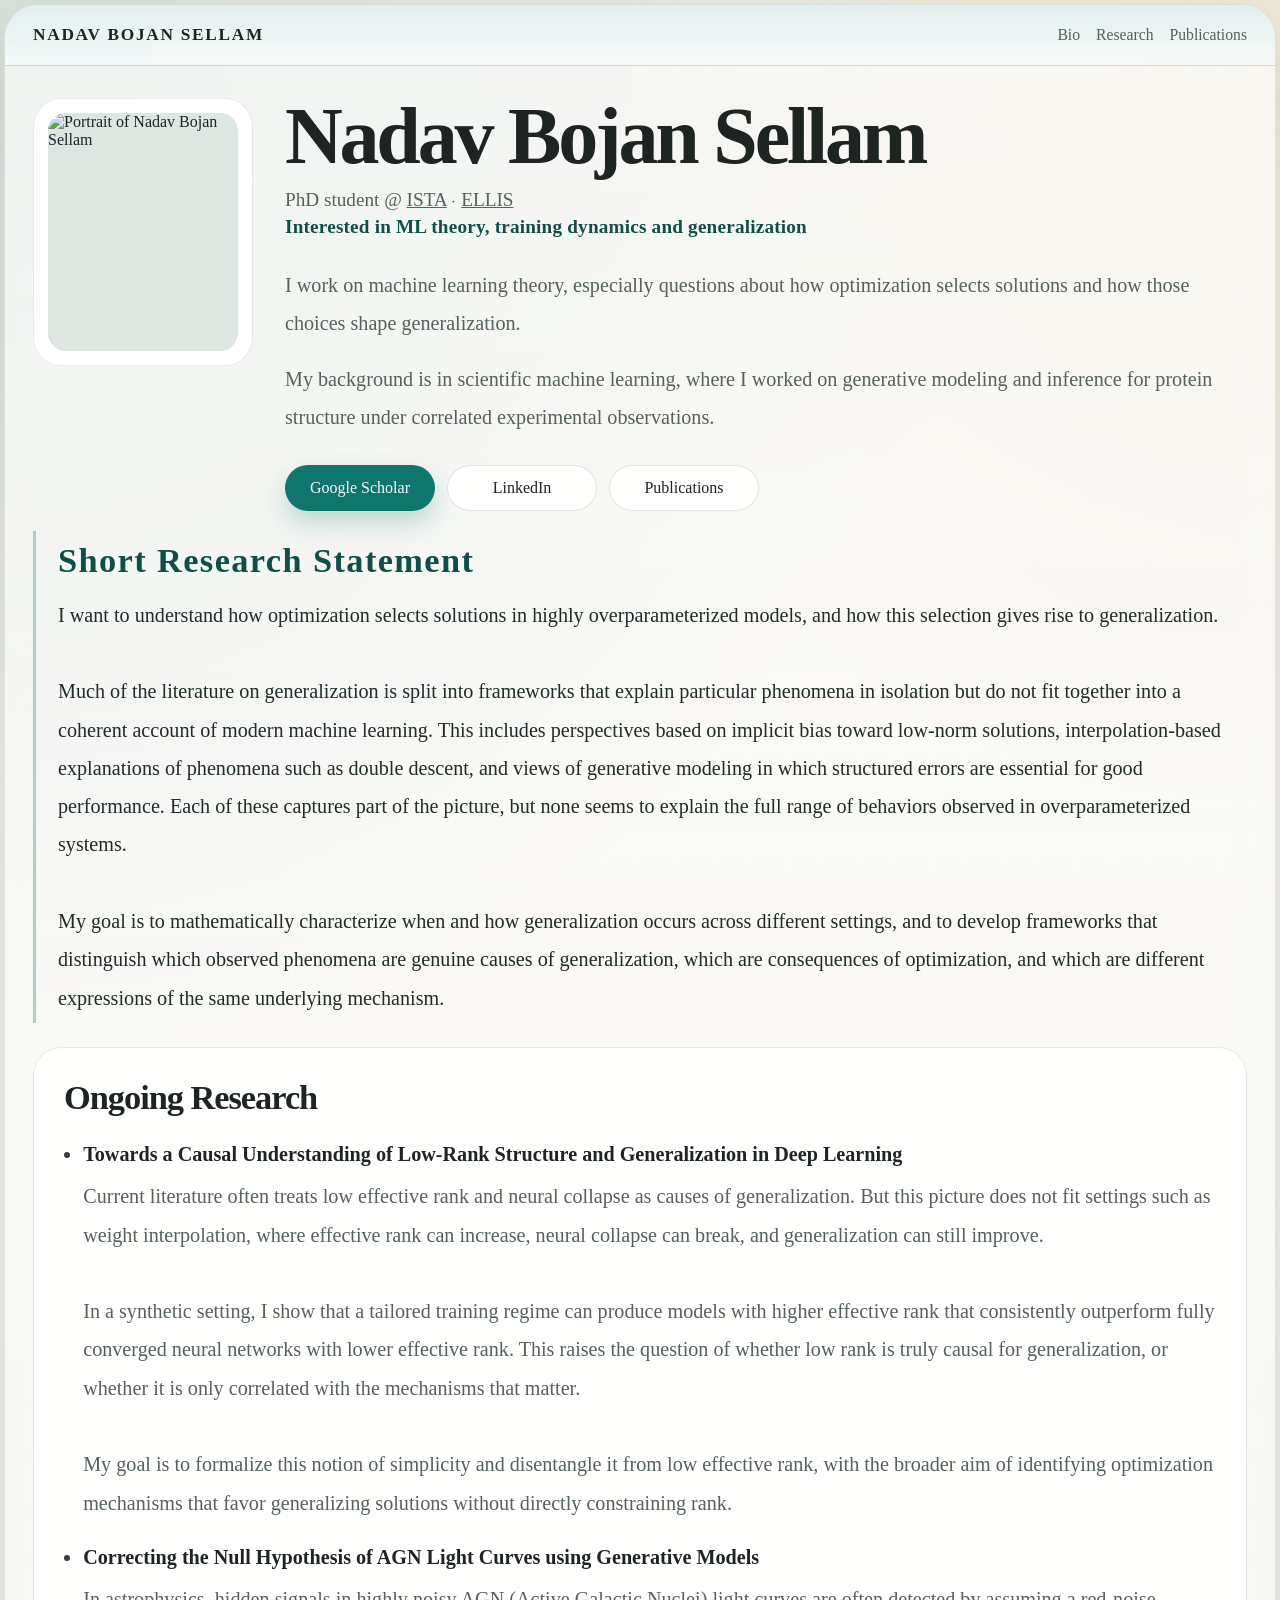
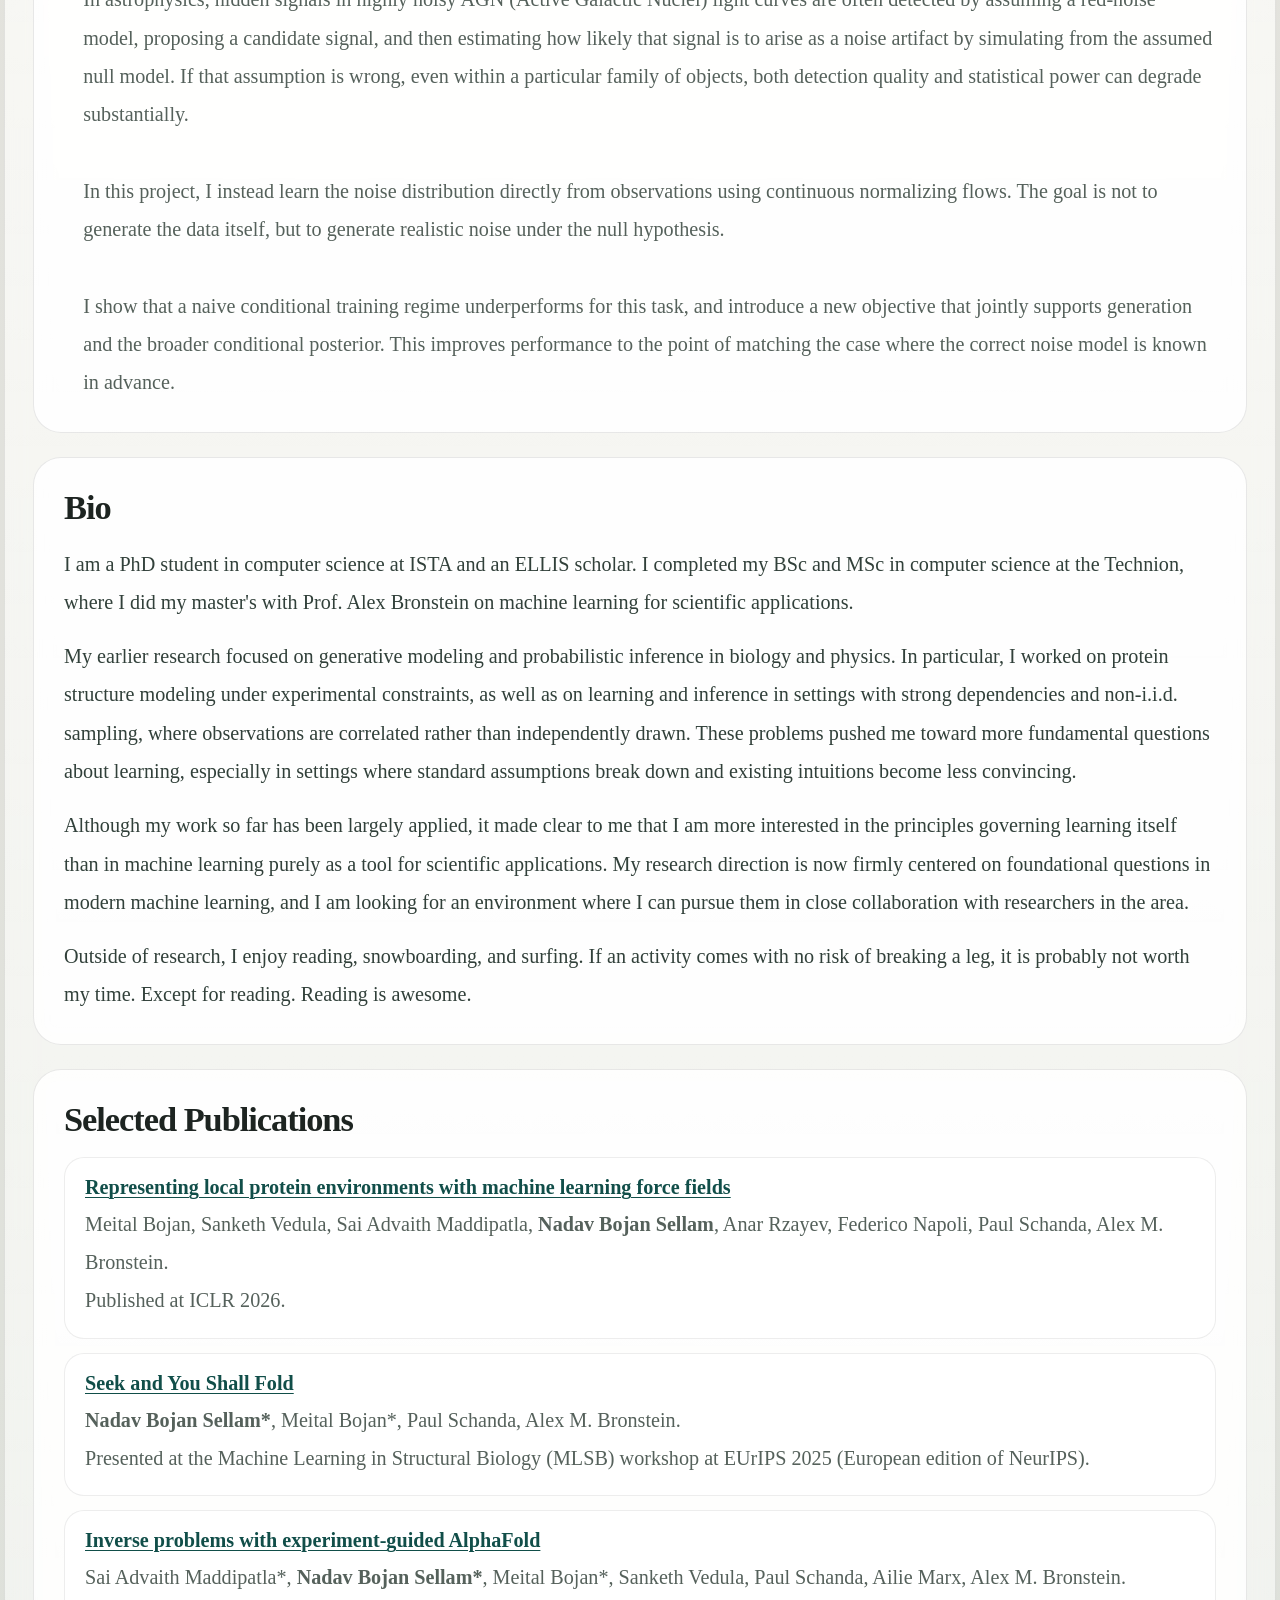
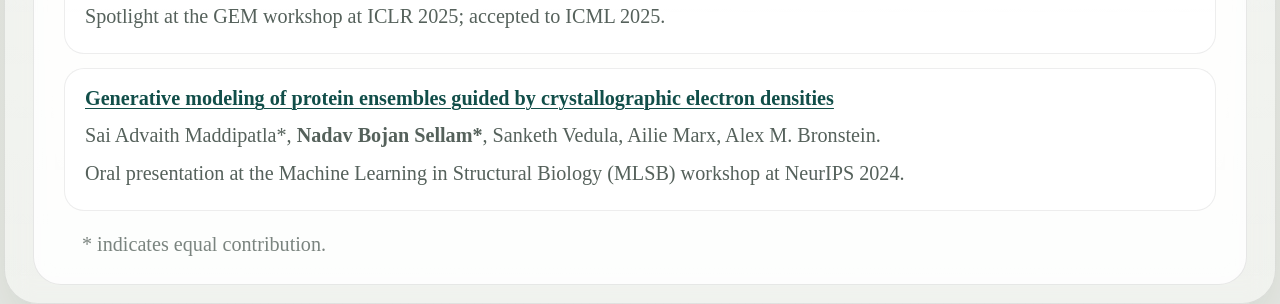
==== commit f704bbf0: "made current research more concrete" ====
--- a/index.html
+++ b/index.html
@@ -480,7 +480,7 @@
             <div>
               <h1>Nadav Bojan Sellam</h1>
               <p class="identity">
-                PhD student (unaffiliated) @
+                PhD student @
                 <a href="https://ista.ac.at/de/home/" target="_blank" rel="noreferrer">ISTA</a>
                 ⸱
                 <a href="https://ellis.eu/" target="_blank" rel="noreferrer">ELLIS</a>
@@ -551,23 +551,19 @@
                 </strong>
                 <span class="project-text">
                   Current literature often treats low effective rank and neural collapse as causes
-                  of generalization, arising through the implicit bias of optimization. However,
-                  this picture does not account well for settings such as weight interpolation,
-                  where effective rank can increase, neural collapse can break, and generalization
-                  can still improve.
+                  of generalization. But this picture does not fit settings such as weight
+                  interpolation, where effective rank can increase, neural collapse can break, and
+                  generalization can still improve.
                   <br /><br />
-                  In this project, I ask whether low rank is truly causal, or whether it is instead
-                  a by-product of optimization converging to simple explanations of the data. My
-                  working hypothesis is that the implicit bias of current optimization algorithms is
-                  toward such simple solutions, which often coincide with low-rank structure but
-                  need not be low rank in general.
+                  In a synthetic setting, I show that a tailored training regime can produce
+                  models with higher effective rank that consistently outperform fully converged
+                  neural networks with lower effective rank. This raises the question of whether
+                  low rank is truly causal for generalization, or whether it is only correlated
+                  with the mechanisms that matter.
                   <br /><br />
                   My goal is to formalize this notion of simplicity and disentangle it from low
-                  effective rank in order to better understand the causal role of low rank in
-                  generalization. More broadly, this could suggest new optimization mechanisms with
-                  an implicit or explicit bias toward solutions that generalize well without
-                  directly constraining rank, potentially increasing the available degrees of
-                  freedom without unnecessarily restricting model expressivity.
+                  effective rank, with the broader aim of identifying optimization mechanisms that
+                  favor generalizing solutions without directly constraining rank.
                 </span>
               </li>
               <li>
@@ -575,19 +571,21 @@
                   Correcting the Null Hypothesis of AGN Light Curves using Generative Models
                 </strong>
                 <span class="project-text">
-                  In astrophysics, hidden signals in highly noisy AGN (Actiave Galactic Noucli) light curves are often
-                  detected by assuming a red-noise model, proposing a candidate signal, and then
-                  estimating how likely that signal is to arise as a noise artifact by simulating
-                  from the assumed null model. If that noise model is wrong, even within a
-                  particular family of objects, both detection quality and statistical power can
-                  degrade substantially.
+                  In astrophysics, hidden signals in highly noisy AGN (Active Galactic Nuclei)
+                  light curves are often detected by assuming a red-noise model, proposing a
+                  candidate signal, and then estimating how likely that signal is to arise as a
+                  noise artifact by simulating from the assumed null model. If that assumption is
+                  wrong, even within a particular family of objects, both detection quality and
+                  statistical power can degrade substantially.
                   <br /><br />
                   In this project, I instead learn the noise distribution directly from
                   observations using continuous normalizing flows. The goal is not to generate the
-                  data itself, but to generate realistic noise under the null hypothesis. This
-                  requires a different approach from standard generative modeling, since in the
-                  conditional setting the relevant posterior is substantially broader than in the
-                  usual data generation setting.
+                  data itself, but to generate realistic noise under the null hypothesis.
+                  <br /><br />
+                  I show that a naive conditional training regime underperforms for this task,
+                  and introduce a new objective that jointly supports generation and the broader
+                  conditional posterior. This improves performance to the point of matching the
+                  case where the correct noise model is known in advance.
                 </span>
               </li>
             </ul>
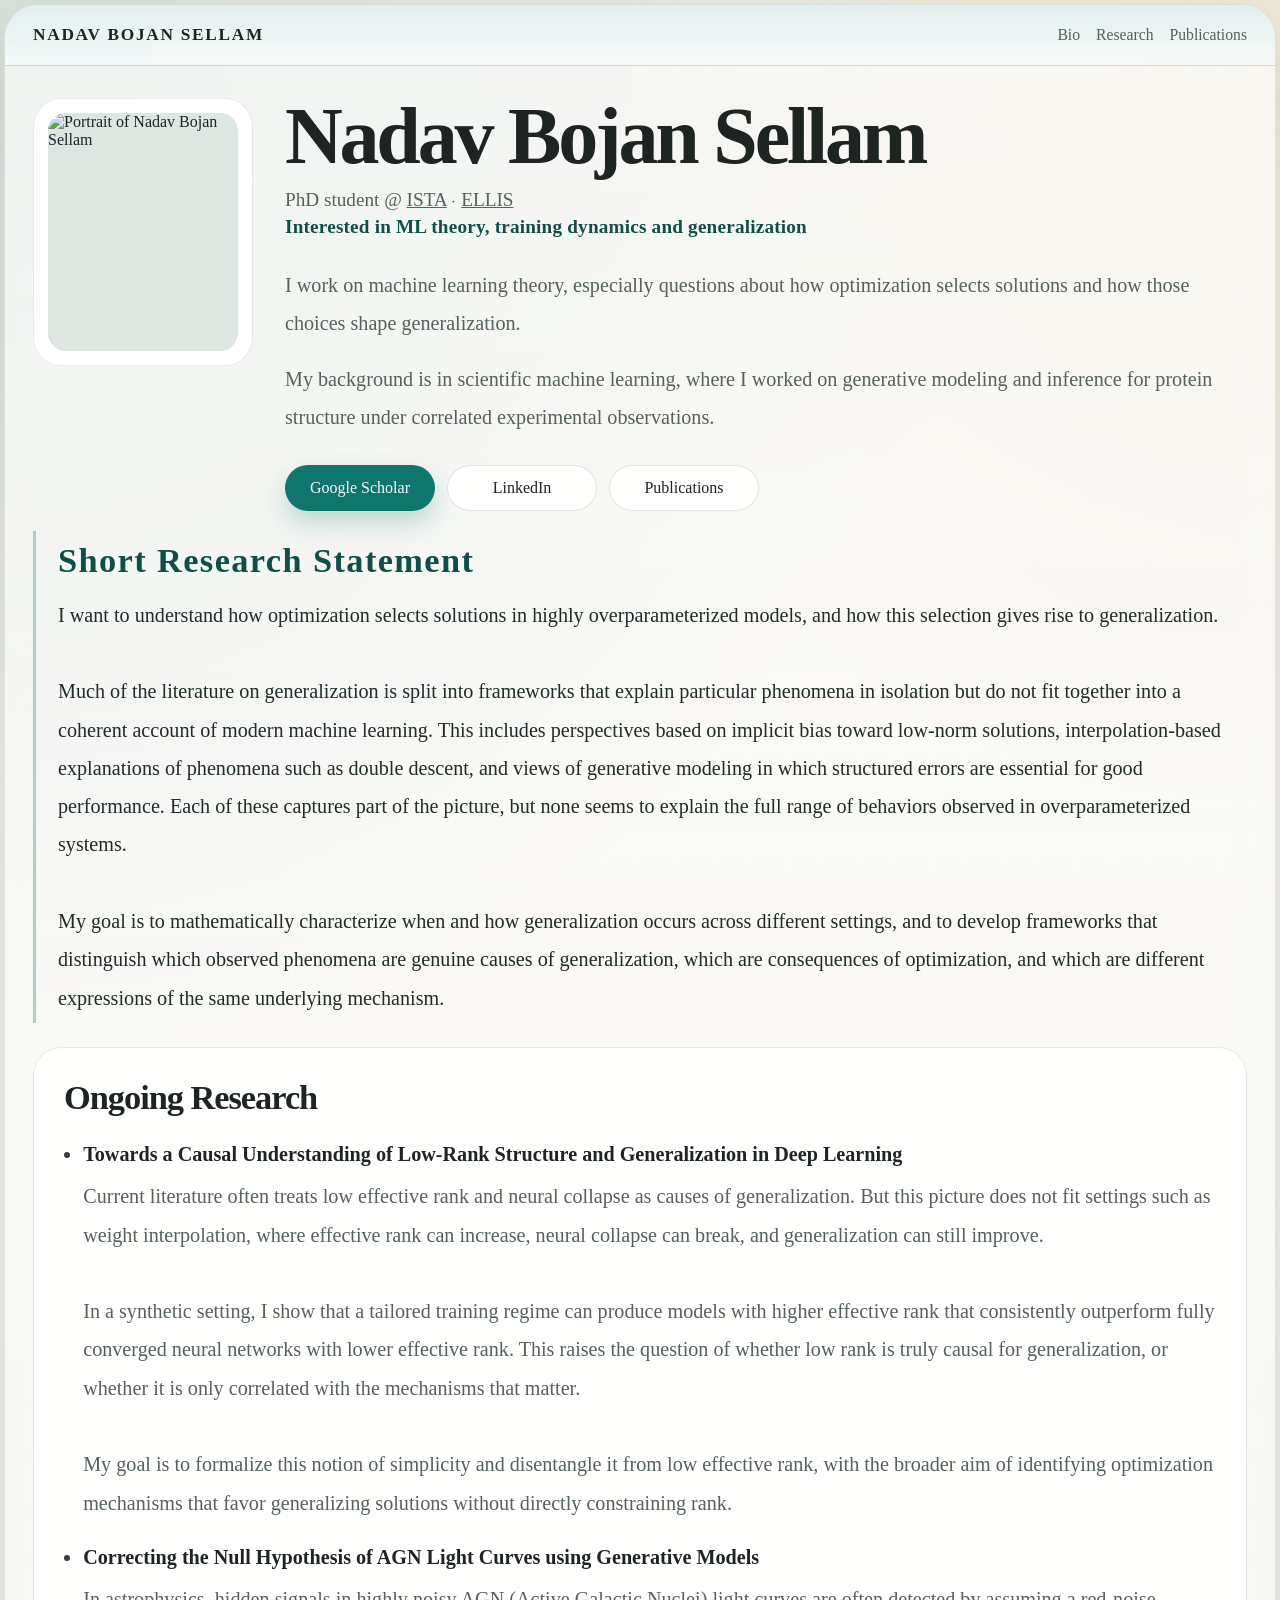
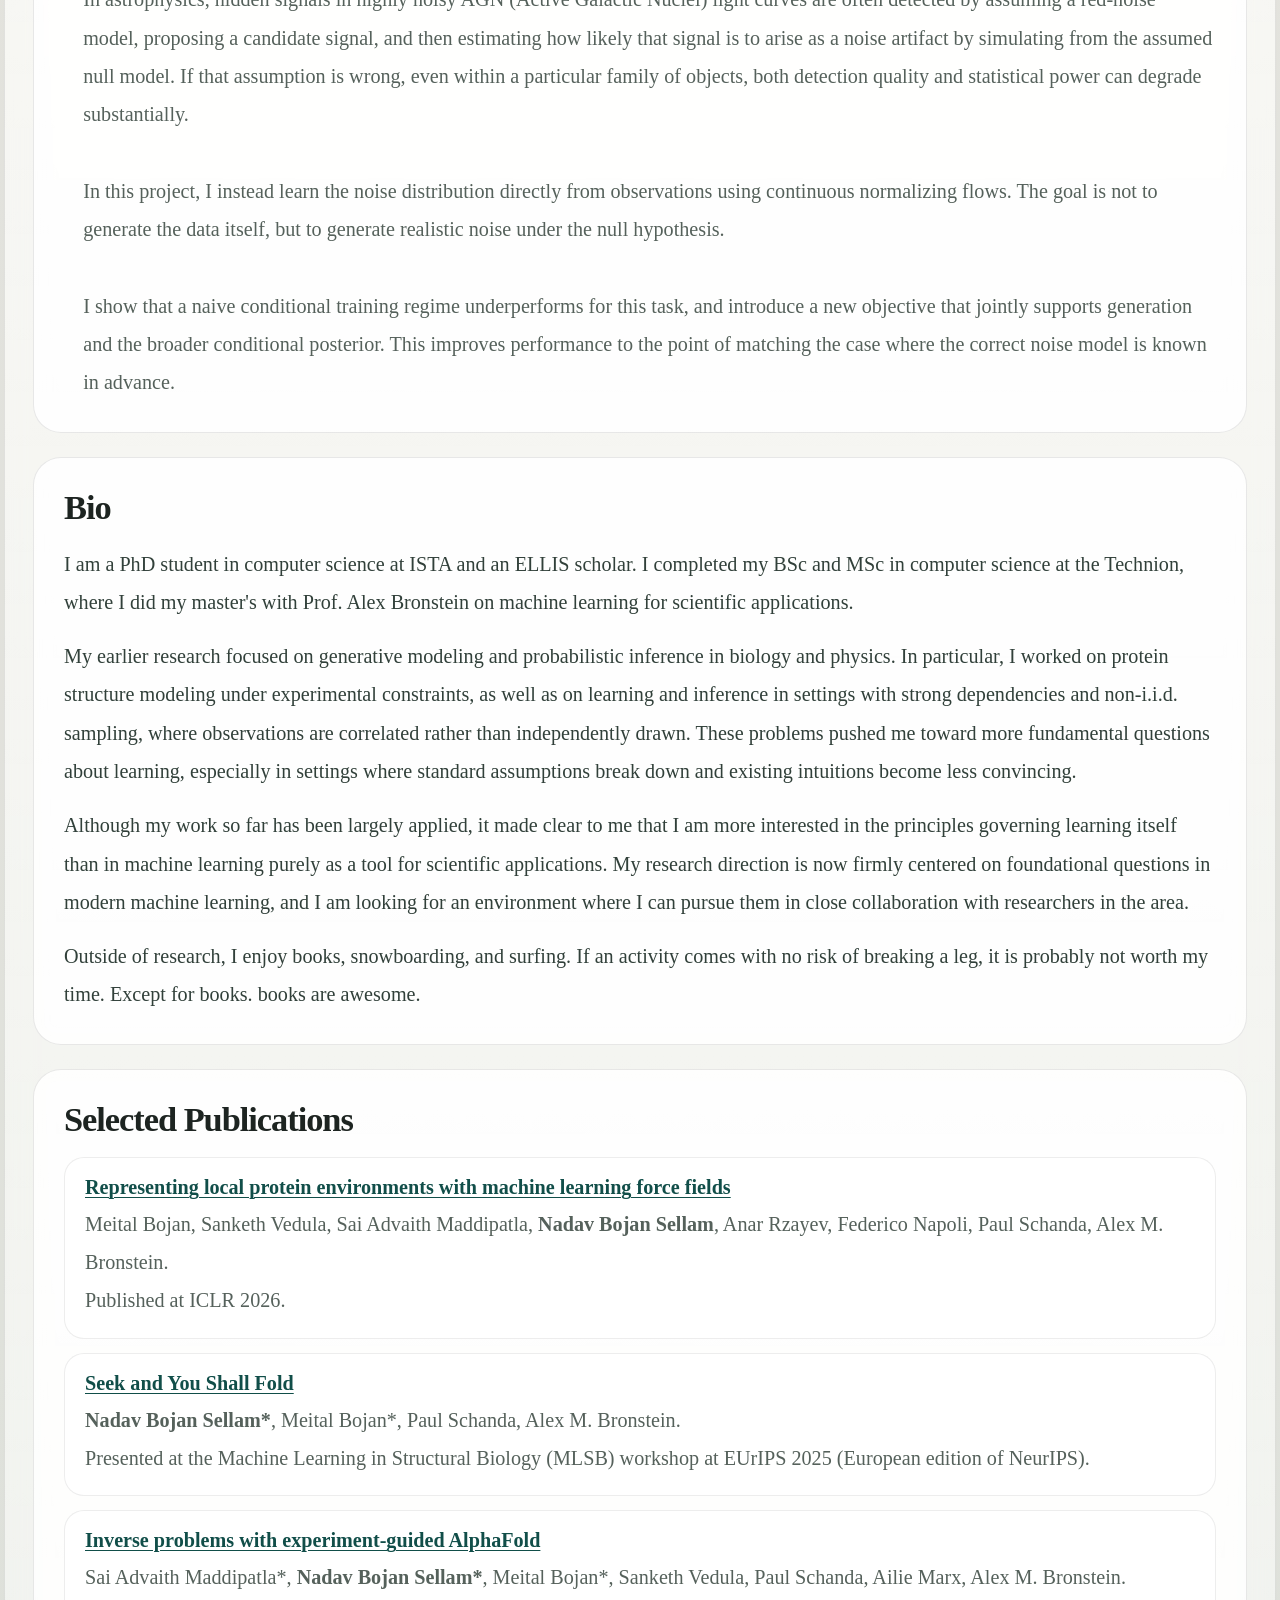
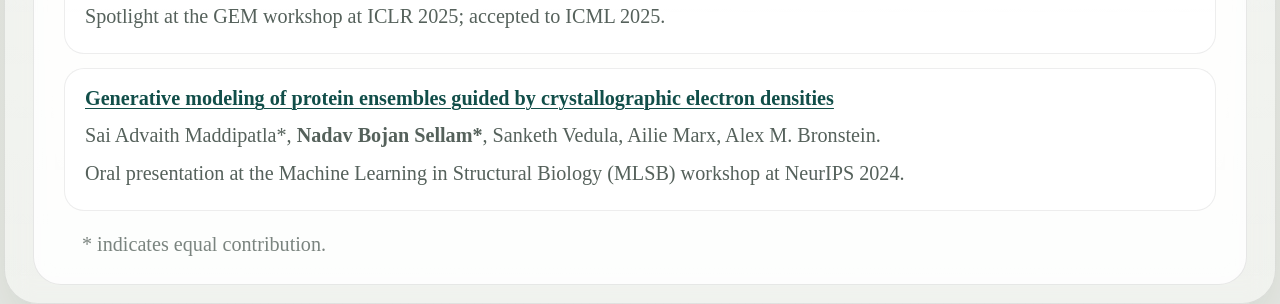
==== commit 3312d4ea: "chanegd the phrasing a little bit" ====
--- a/index.html
+++ b/index.html
@@ -7,6 +7,10 @@
     <meta
       name="description"
       content="Personal academic website for Nadav Bojan Sellam."
+    />
+    <meta
+      name="google-site-verification"
+      content="google17ec06e9434e0889.html"
     />
     <style>
       :root {
@@ -618,8 +622,8 @@
                 researchers in the area.
               </p>
 
-              <p> Outside of research, I enjoy reading, snowboarding, and surfing. If an activity comes with no risk of breaking a leg, it is probably not worth my time.
-                  Except for reading. Reading is awesome.
+              <p> Outside of research, I enjoy  books, snowboarding, and surfing. If an activity comes with no risk of breaking a leg, it is probably not worth my time.
+                  Except for books. books are awesome.
               </p>
             </div>
           </section>
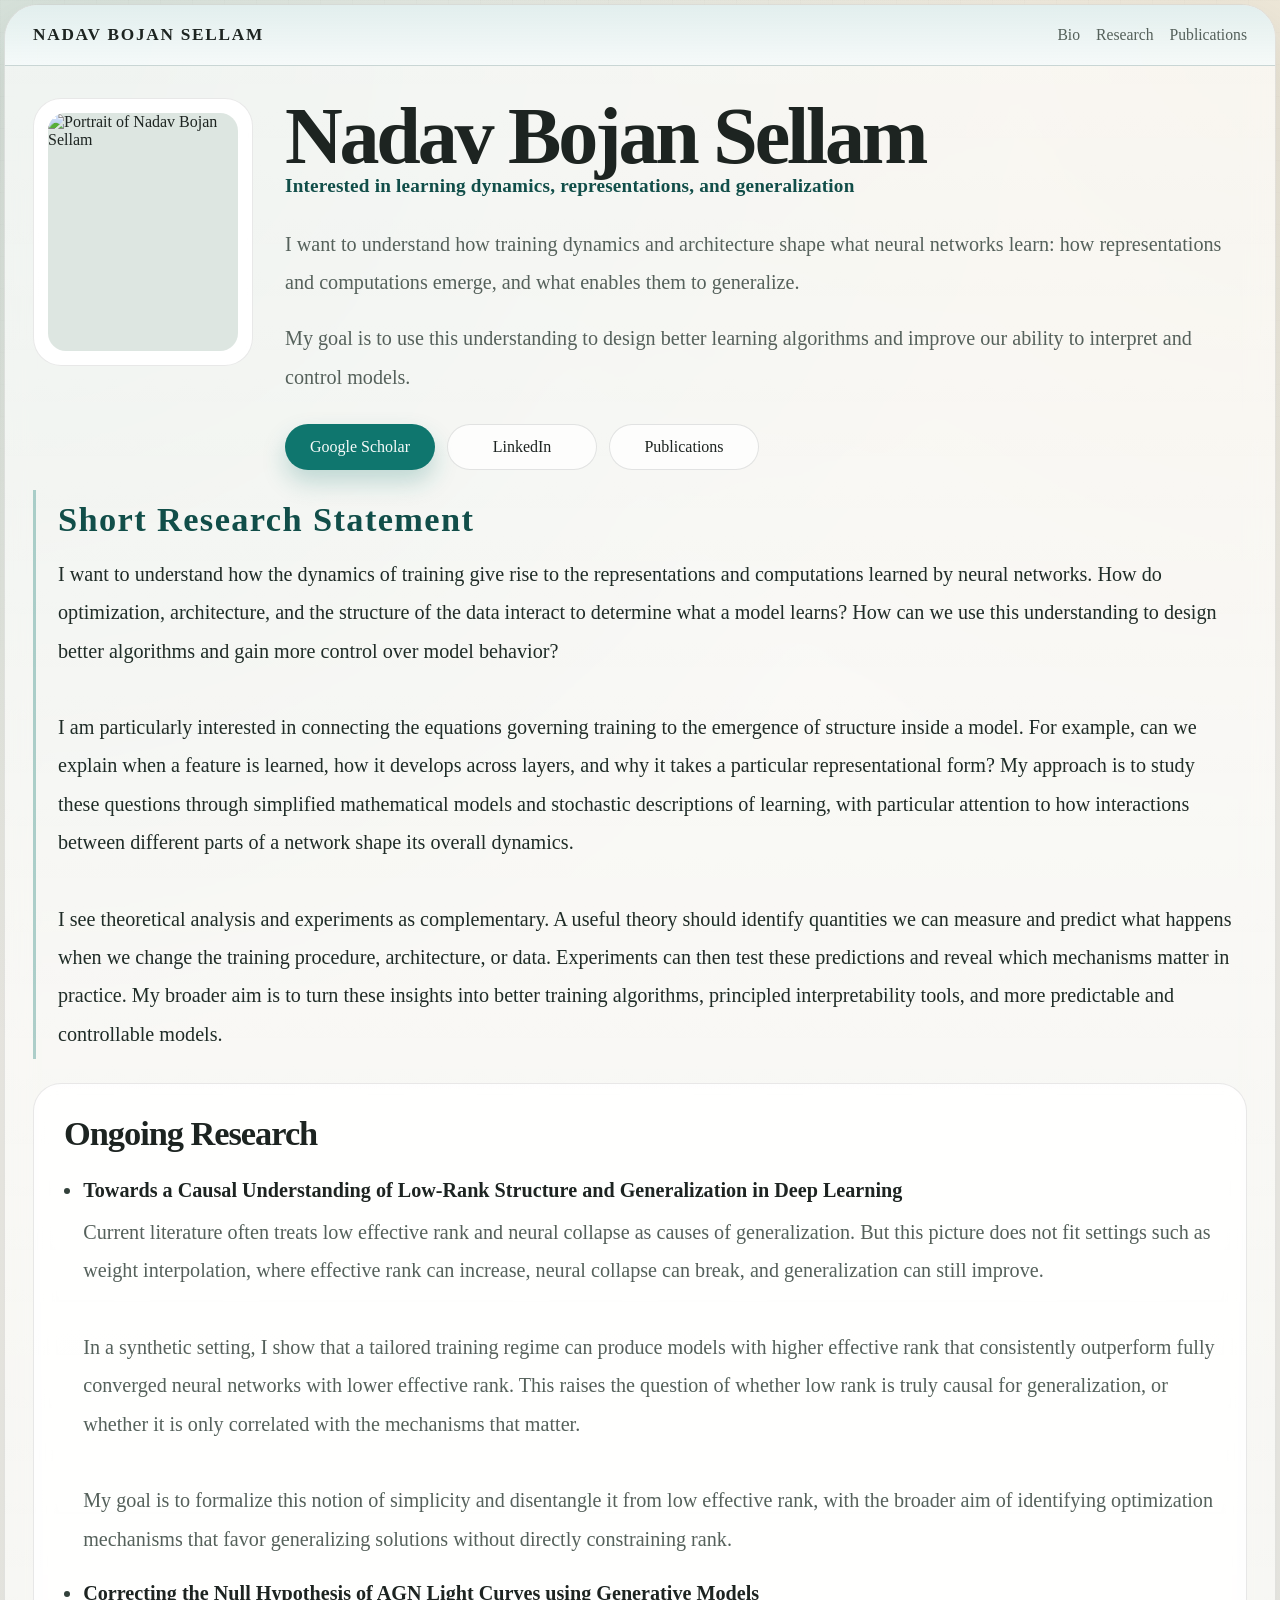
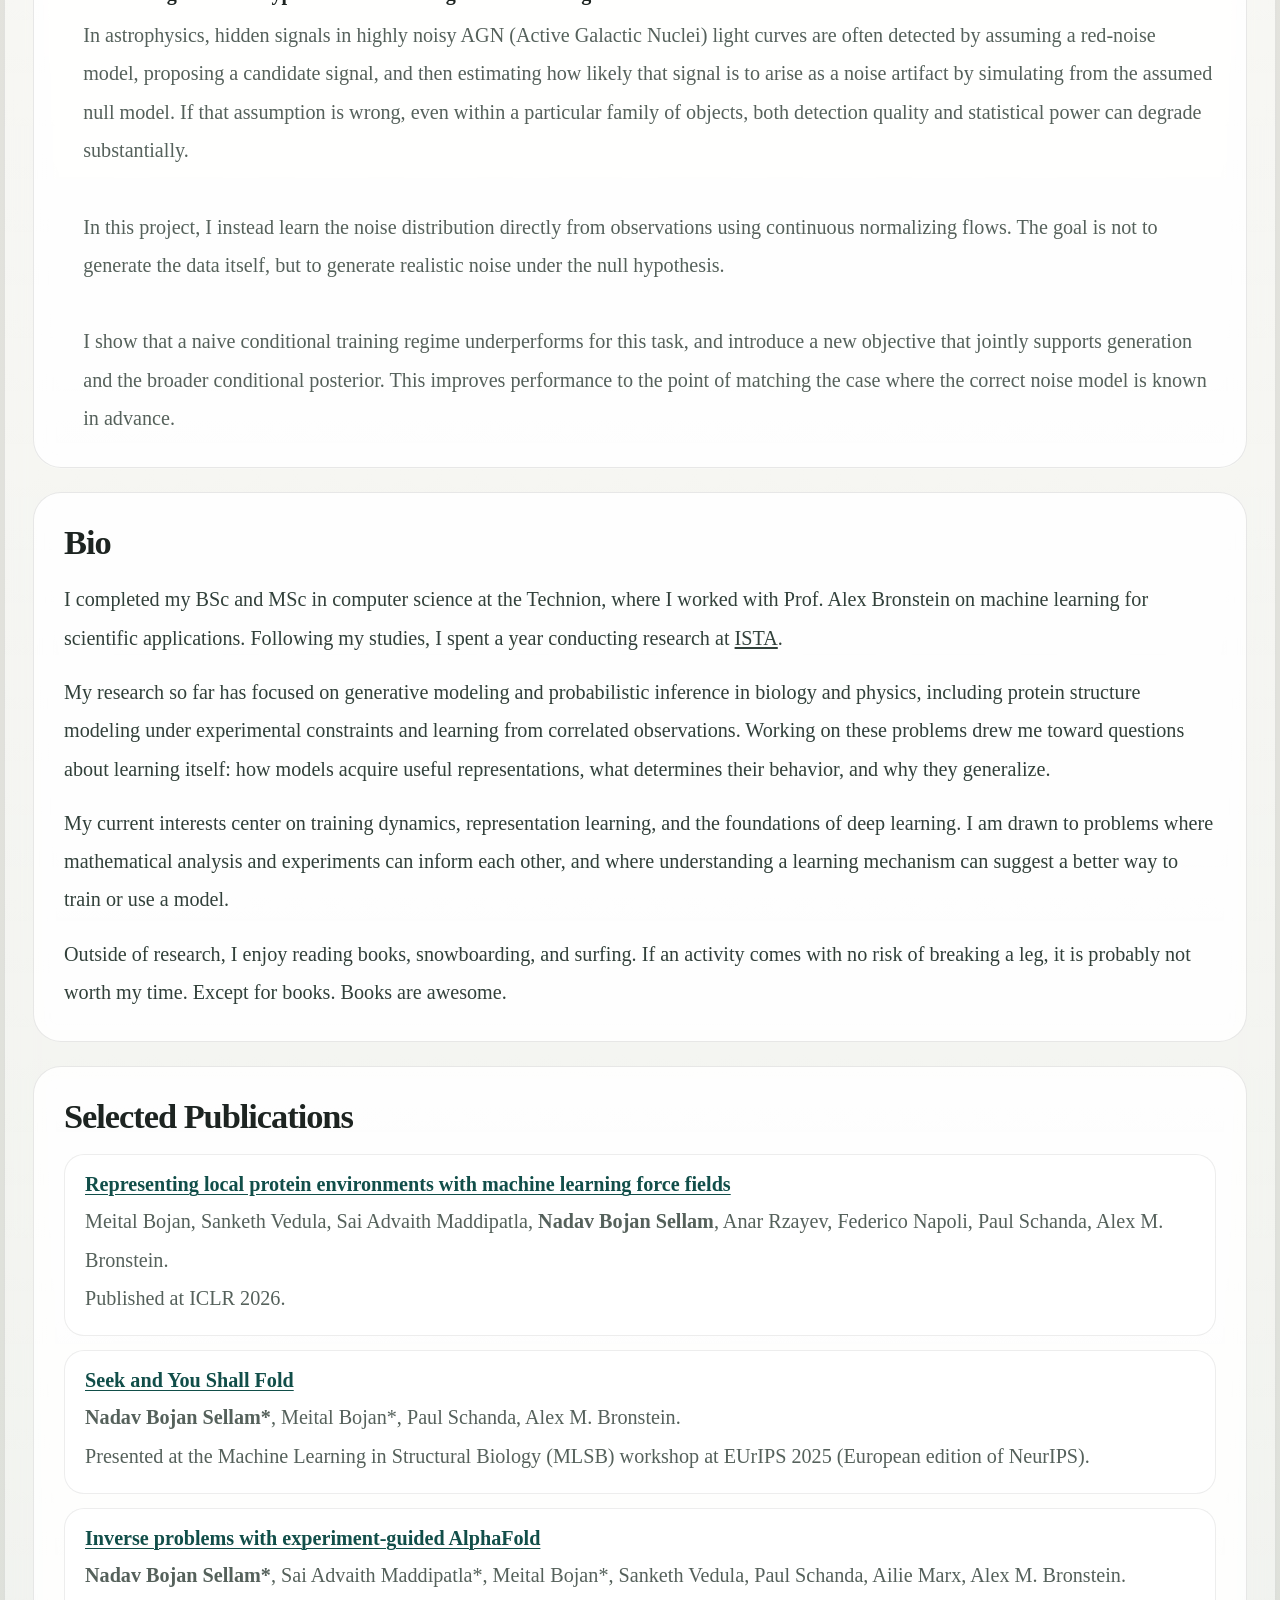
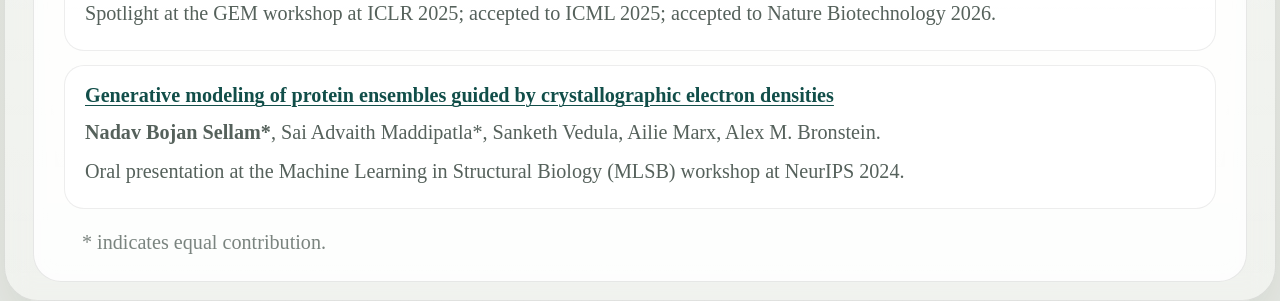
==== commit 3d7af4f5: "modified site" ====
--- a/index.html
+++ b/index.html
@@ -483,22 +483,15 @@
 
             <div>
               <h1>Nadav Bojan Sellam</h1>
-              <p class="identity">
-                PhD student @
-                <a href="https://ista.ac.at/de/home/" target="_blank" rel="noreferrer">ISTA</a>
-                ⸱
-                <a href="https://ellis.eu/" target="_blank" rel="noreferrer">ELLIS</a>
-              </p>
-              <span class="eyebrow">Interested in ML theory, training dynamics and generalization</span>
+              <span class="eyebrow">Interested in learning dynamics, representations, and generalization</span>
               <p class="lead">
-                I work on machine learning theory, especially questions about how
-                optimization selects solutions and how those choices shape
-                generalization.
+                I want to understand how training dynamics and architecture shape what neural
+                networks learn: how representations and computations emerge, and what enables
+                them to generalize.
               </p>
               <p class="lead">
-                My background is in scientific machine learning, where I worked on generative
-                modeling and inference for protein structure under correlated experimental
-                observations.
+                My goal is to use this understanding to design better learning algorithms and
+                improve our ability to interpret and control models.
               </p>
 
               <div class="actions">
@@ -526,22 +519,24 @@
           <section class="statement-section" id="research-statement">
             <h2 class="statement-heading">Short Research Statement</h2>
             <p class="statement-text">
-              I want to understand how optimization selects solutions in highly
-              overparameterized models, and how this selection gives rise to
-              generalization.<br /><br />
-              Much of the literature on generalization is split into frameworks that explain
-              particular phenomena in isolation but do not fit together into a coherent
-              account of modern machine learning. This includes perspectives based on
-              implicit bias toward low-norm solutions, interpolation-based explanations of
-              phenomena such as double descent, and views of generative modeling in which
-              structured errors are essential for good performance. Each of these captures
-              part of the picture, but none seems to explain the full range of behaviors
-              observed in overparameterized systems.<br /><br />
-              My goal is to mathematically characterize when and how generalization occurs
-              across different settings, and to develop frameworks that distinguish which
-              observed phenomena are genuine causes of generalization, which are
-              consequences of optimization, and which are different expressions of the same
-              underlying mechanism.
+              I want to understand how the dynamics of training give rise to the representations
+              and computations learned by neural networks. How do optimization, architecture,
+              and the structure of the data interact to determine what a model learns? How can
+              we use this understanding to design better algorithms and gain more control over
+              model behavior?<br /><br />
+              I am particularly interested in connecting the equations governing training to
+              the emergence of structure inside a model. For example, can we explain when a
+              feature is learned, how it develops across layers, and why it takes a particular
+              representational form? My approach is to study these questions through simplified
+              mathematical models and stochastic descriptions of learning, with particular
+              attention to how interactions between different parts of a network shape its
+              overall dynamics.<br /><br />
+              I see theoretical analysis and experiments as complementary. A useful theory
+              should identify quantities we can measure and predict what happens when we change
+              the training procedure, architecture, or data. Experiments can then test these
+              predictions and reveal which mechanisms matter in practice. My broader aim is to
+              turn these insights into better training algorithms, principled interpretability
+              tools, and more predictable and controllable models.
             </p>
           </section>
 
@@ -599,31 +594,30 @@
             <h2 class="section-heading">Bio</h2>
             <div class="bio-copy">
               <p>
-                I am a PhD student in computer science at ISTA and an ELLIS scholar. I completed
-                my BSc and MSc in computer science at the Technion, where I did my master's with
-                Prof. Alex Bronstein on machine learning for scientific applications.
+                I completed my BSc and MSc in computer science at the Technion, where I worked
+                with Prof. Alex Bronstein on machine learning for scientific applications.
+                Following my studies, I spent a year conducting research at
+                <a href="https://ista.ac.at/" target="_blank" rel="noreferrer">ISTA</a>.
               </p>
 
               <p>
-                My earlier research focused on generative modeling and probabilistic inference in
-                biology and physics. In particular, I worked on protein structure modeling under
-                experimental constraints, as well as on learning and inference in settings with
-                strong dependencies and non-i.i.d. sampling, where observations are correlated
-                rather than independently drawn. These problems pushed me toward more fundamental
-                questions about learning, especially in settings where standard assumptions break
-                down and existing intuitions become less convincing.
+                My research so far has focused on generative modeling and probabilistic inference
+                in biology and physics, including protein structure modeling under experimental
+                constraints and learning from correlated observations. Working on these problems
+                drew me toward questions about learning itself: how models acquire useful
+                representations, what determines their behavior, and why they generalize.
               </p>
               <p>
-                Although my work so far has been largely applied, it made clear to me that I am
-                more interested in the principles governing learning itself than in machine
-                learning purely as a tool for scientific applications. My research direction is
-                now firmly centered on foundational questions in modern machine learning, and I
-                am looking for an environment where I can pursue them in close collaboration with
-                researchers in the area.
+                My current interests center on training dynamics, representation learning, and
+                the foundations of deep learning. I am drawn to problems where mathematical
+                analysis and experiments can inform each other, and where understanding a
+                learning mechanism can suggest a better way to train or use a model.
               </p>
 
-              <p> Outside of research, I enjoy  books, snowboarding, and surfing. If an activity comes with no risk of breaking a leg, it is probably not worth my time.
-                  Except for books. books are awesome.
+              <p>
+                Outside of research, I enjoy reading books, snowboarding, and surfing. If an
+                activity comes with no risk of breaking a leg, it is probably not worth my time.
+                Except for books. Books are awesome.
               </p>
             </div>
           </section>
@@ -671,9 +665,9 @@
                   >
                 </strong>
                 <span>
-                  Sai Advaith Maddipatla*, <strong>Nadav Bojan Sellam*</strong>, Meital Bojan*,
+                  <strong>Nadav Bojan Sellam*</strong>, Sai Advaith Maddipatla*, Meital Bojan*,
                   Sanketh Vedula, Paul Schanda, Ailie Marx, Alex M. Bronstein.<br />
-                  Spotlight at the GEM workshop at ICLR 2025; accepted to ICML 2025.
+                  Spotlight at the GEM workshop at ICLR 2025; accepted to ICML 2025; accepted to Nature Biotechnology 2026.
                 </span>
               </li>
               <li class="pub-item">
@@ -687,7 +681,7 @@
                   >
                 </strong>
                 <span>
-                  Sai Advaith Maddipatla*, <strong>Nadav Bojan Sellam*</strong>, Sanketh Vedula,
+                  <strong>Nadav Bojan Sellam*</strong>, Sai Advaith Maddipatla*, Sanketh Vedula,
                   Ailie Marx, Alex M. Bronstein.<br />
                   Oral presentation at the Machine Learning in Structural Biology (MLSB) workshop
                   at NeurIPS 2024.
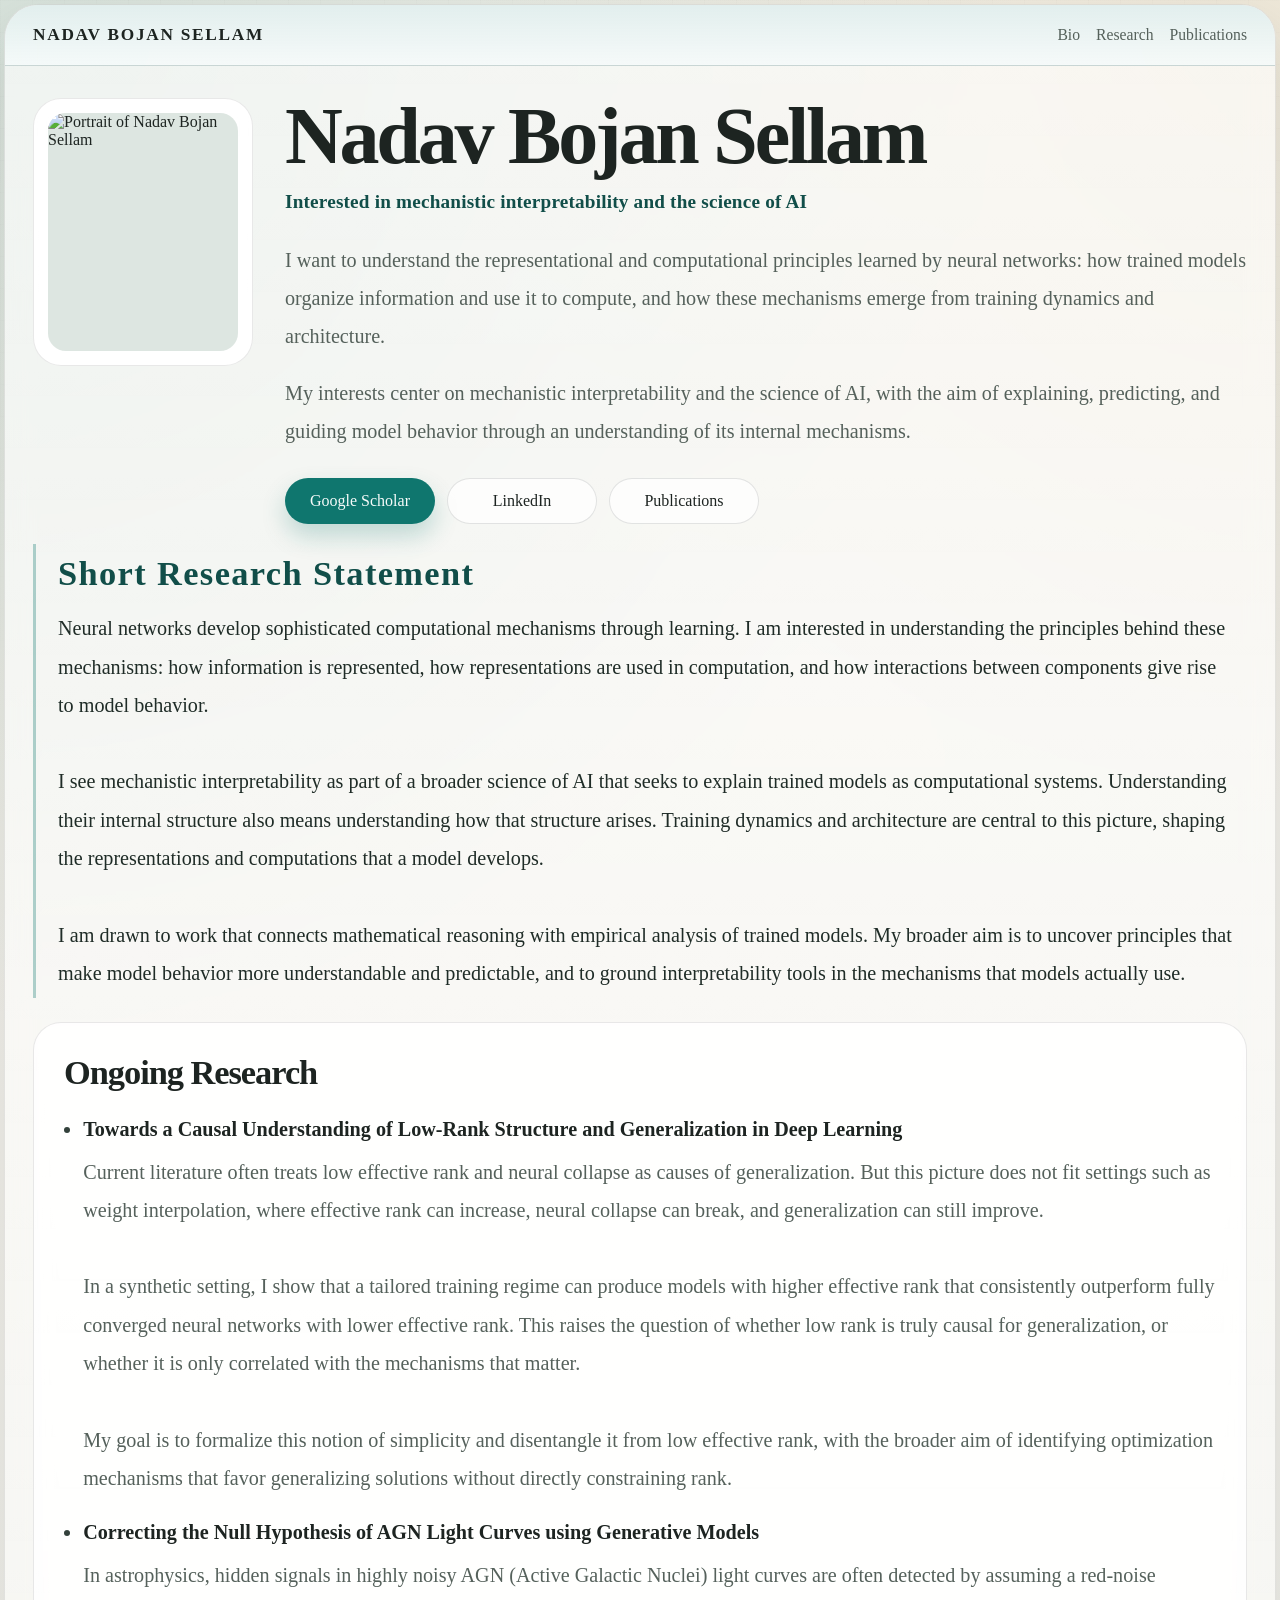
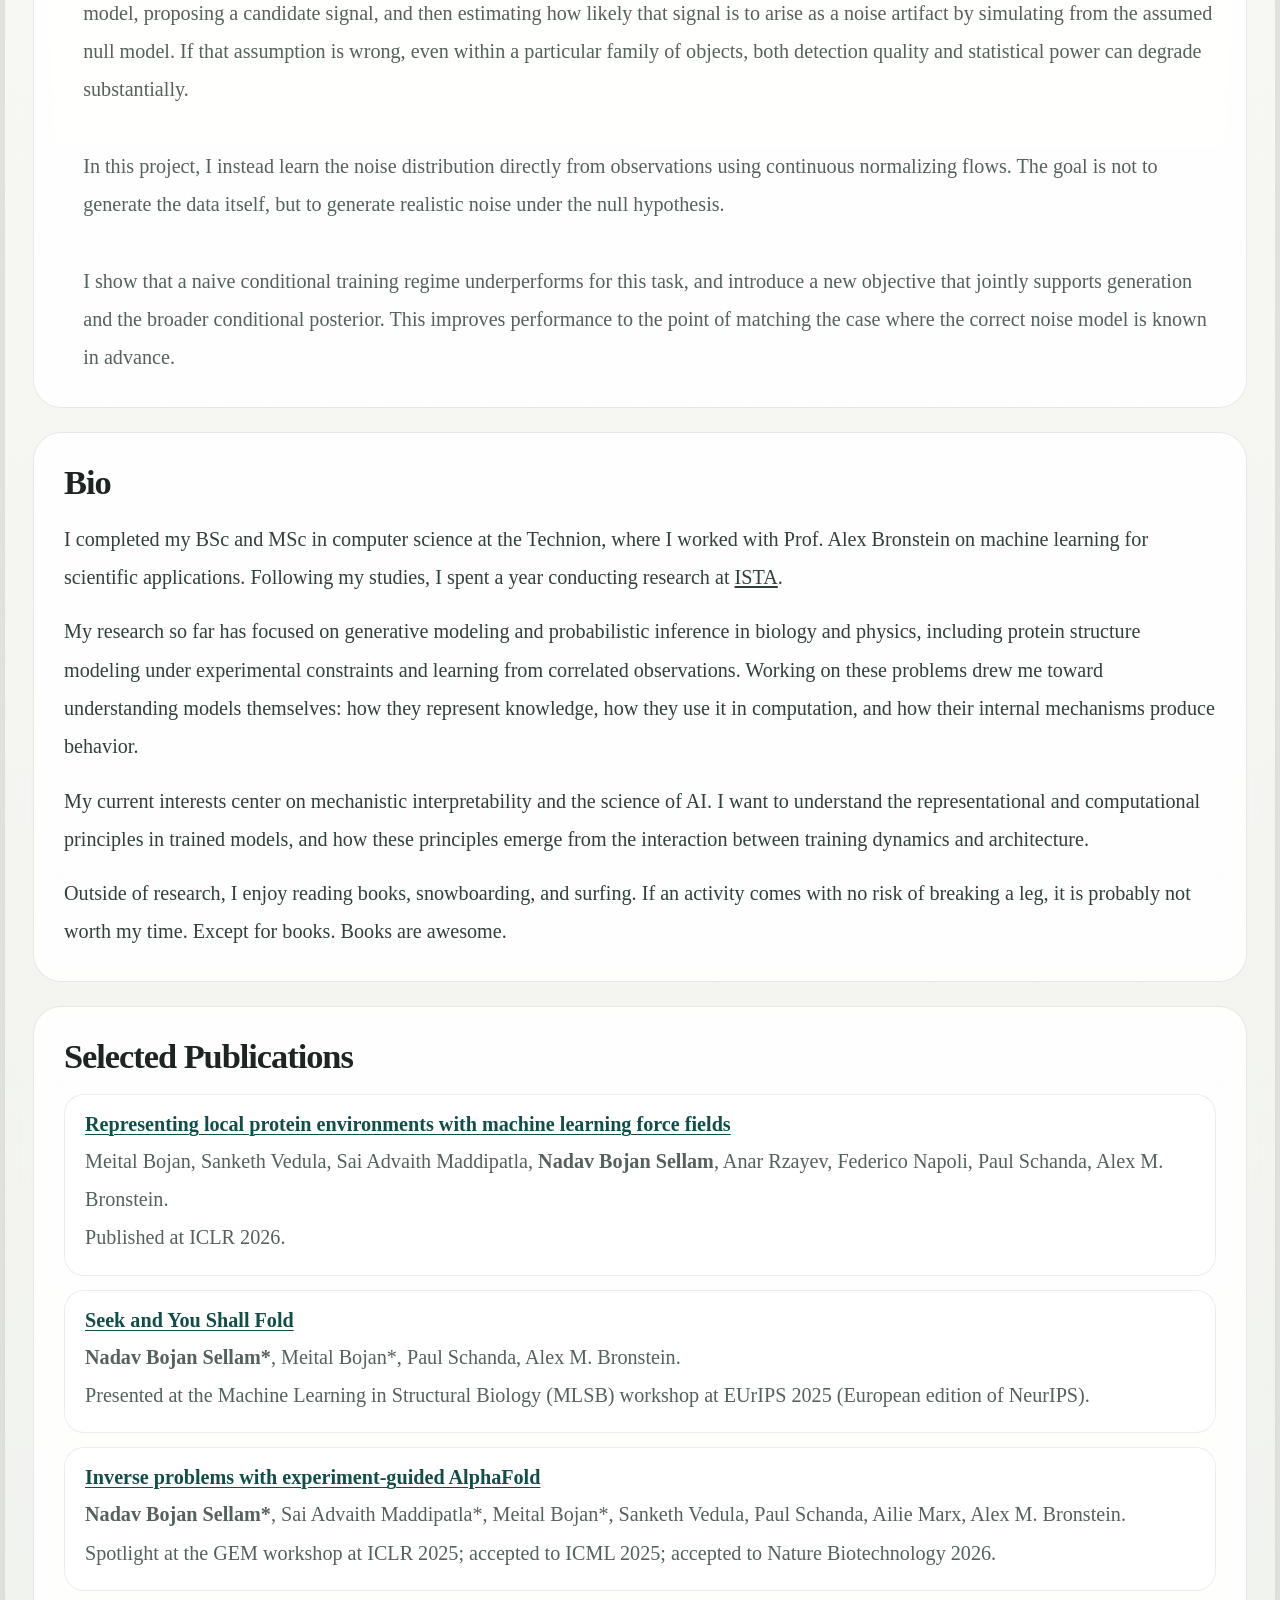
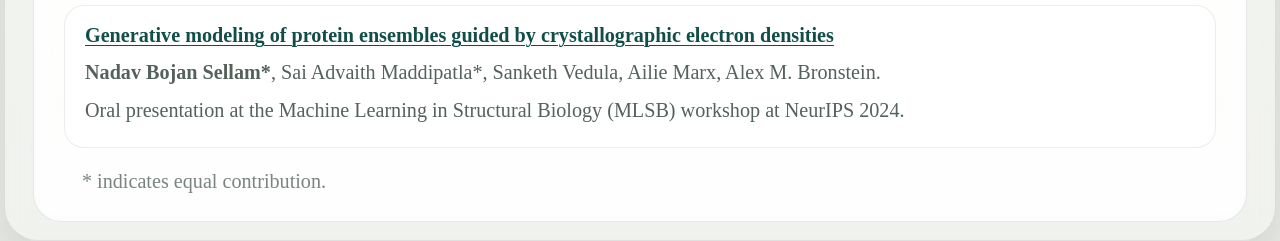
==== commit 38bd9b02: "updated research interest" ====
--- a/index.html
+++ b/index.html
@@ -6,7 +6,7 @@
     <title>Nadav Bojan Sellam</title>
     <meta
       name="description"
-      content="Personal academic website for Nadav Bojan Sellam."
+      content="Nadav Bojan Sellam — research interests in mechanistic interpretability and the science of AI, from learned representations and computations to training dynamics and architecture."
     />
     <meta
       name="google-site-verification"
@@ -161,6 +161,7 @@
 
       .eyebrow {
         display: inline-block;
+        margin-top: 16px;
         margin-bottom: 10px;
         color: var(--accent-deep);
         font-size: 1.2rem;
@@ -483,15 +484,16 @@
 
             <div>
               <h1>Nadav Bojan Sellam</h1>
-              <span class="eyebrow">Interested in learning dynamics, representations, and generalization</span>
+              <span class="eyebrow">Interested in mechanistic interpretability and the science of AI</span>
               <p class="lead">
-                I want to understand how training dynamics and architecture shape what neural
-                networks learn: how representations and computations emerge, and what enables
-                them to generalize.
+                I want to understand the representational and computational principles learned
+                by neural networks: how trained models organize information and use it to compute,
+                and how these mechanisms emerge from training dynamics and architecture.
               </p>
               <p class="lead">
-                My goal is to use this understanding to design better learning algorithms and
-                improve our ability to interpret and control models.
+                My interests center on mechanistic interpretability and the science of AI,
+                with the aim of explaining, predicting, and guiding model behavior through
+                an understanding of its internal mechanisms.
               </p>
 
               <div class="actions">
@@ -519,24 +521,19 @@
           <section class="statement-section" id="research-statement">
             <h2 class="statement-heading">Short Research Statement</h2>
             <p class="statement-text">
-              I want to understand how the dynamics of training give rise to the representations
-              and computations learned by neural networks. How do optimization, architecture,
-              and the structure of the data interact to determine what a model learns? How can
-              we use this understanding to design better algorithms and gain more control over
-              model behavior?<br /><br />
-              I am particularly interested in connecting the equations governing training to
-              the emergence of structure inside a model. For example, can we explain when a
-              feature is learned, how it develops across layers, and why it takes a particular
-              representational form? My approach is to study these questions through simplified
-              mathematical models and stochastic descriptions of learning, with particular
-              attention to how interactions between different parts of a network shape its
-              overall dynamics.<br /><br />
-              I see theoretical analysis and experiments as complementary. A useful theory
-              should identify quantities we can measure and predict what happens when we change
-              the training procedure, architecture, or data. Experiments can then test these
-              predictions and reveal which mechanisms matter in practice. My broader aim is to
-              turn these insights into better training algorithms, principled interpretability
-              tools, and more predictable and controllable models.
+              Neural networks develop sophisticated computational mechanisms through learning.
+              I am interested in understanding the principles behind these mechanisms: how
+              information is represented, how representations are used in computation, and how
+              interactions between components give rise to model behavior.<br /><br />
+              I see mechanistic interpretability as part of a broader science of AI that seeks
+              to explain trained models as computational systems. Understanding their internal
+              structure also means understanding how that structure arises. Training dynamics
+              and architecture are central to this picture, shaping the representations and
+              computations that a model develops.<br /><br />
+              I am drawn to work that connects mathematical reasoning with empirical analysis
+              of trained models. My broader aim is to uncover principles that make model
+              behavior more understandable and predictable, and to ground interpretability
+              tools in the mechanisms that models actually use.
             </p>
           </section>
 
@@ -604,14 +601,14 @@
                 My research so far has focused on generative modeling and probabilistic inference
                 in biology and physics, including protein structure modeling under experimental
                 constraints and learning from correlated observations. Working on these problems
-                drew me toward questions about learning itself: how models acquire useful
-                representations, what determines their behavior, and why they generalize.
+                drew me toward understanding models themselves: how they represent knowledge,
+                how they use it in computation, and how their internal mechanisms produce behavior.
               </p>
               <p>
-                My current interests center on training dynamics, representation learning, and
-                the foundations of deep learning. I am drawn to problems where mathematical
-                analysis and experiments can inform each other, and where understanding a
-                learning mechanism can suggest a better way to train or use a model.
+                My current interests center on mechanistic interpretability and the science of
+                AI. I want to understand the representational and computational principles in
+                trained models, and how these principles emerge from the interaction between
+                training dynamics and architecture.
               </p>
 
               <p>
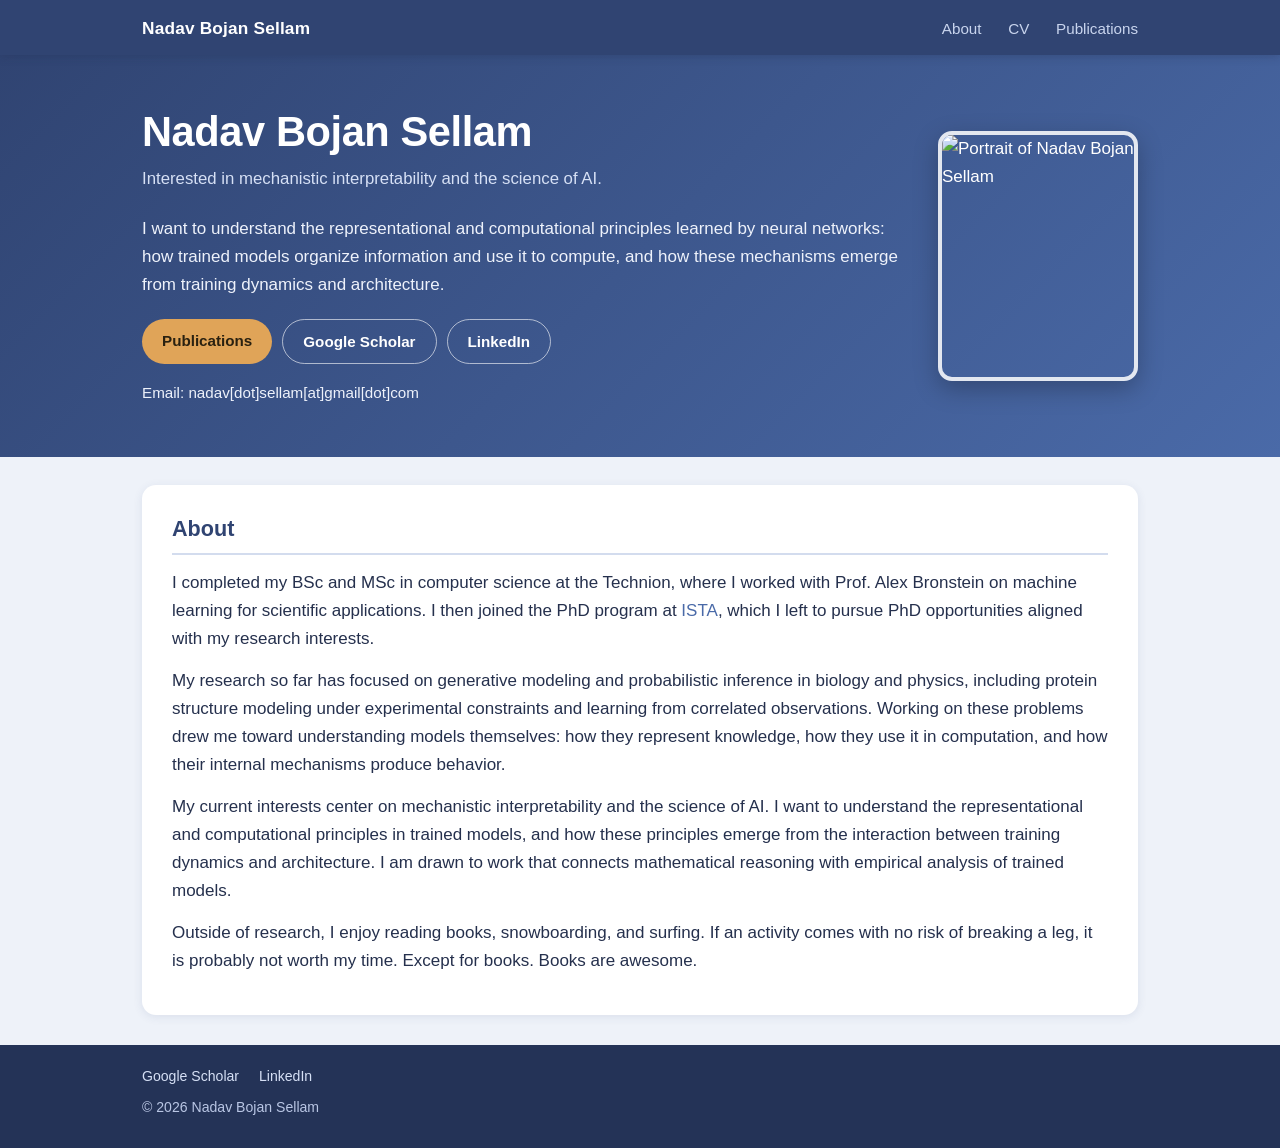
==== commit c8f07e7b: "Rebuild site with publication pages and updated CV Add detailed publication pages, interactive demos" ====
--- a/index.html
+++ b/index.html
@@ -8,687 +8,83 @@
       name="description"
       content="Nadav Bojan Sellam — research interests in mechanistic interpretability and the science of AI, from learned representations and computations to training dynamics and architecture."
     />
-    <meta
-      name="google-site-verification"
-      content="google17ec06e9434e0889.html"
-    />
-    <style>
-      :root {
-        --bg: #f5f2eb;
-        --bg-accent: #e9ece6;
-        --surface: rgba(255, 255, 255, 0.8);
-        --surface-strong: rgba(255, 255, 255, 0.94);
-        --text: #1d2421;
-        --muted: #55615b;
-        --line: rgba(29, 36, 33, 0.1);
-        --accent: #0f766e;
-        --accent-deep: #114e49;
-        --shadow: 0 24px 60px rgba(24, 34, 29, 0.12);
-        --radius-xl: 28px;
-        --radius-lg: 20px;
-        --max-width: 1440px;
-      }
-
-      * {
-        box-sizing: border-box;
-      }
-
-      html {
-        scroll-behavior: smooth;
-      }
-
-      body {
-        margin: 0;
-        font-family: Georgia, "Times New Roman", serif;
-        color: var(--text);
-        background:
-          radial-gradient(circle at top left, rgba(15, 118, 110, 0.13), transparent 28%),
-          radial-gradient(circle at top right, rgba(190, 160, 90, 0.13), transparent 22%),
-          linear-gradient(180deg, var(--bg) 0%, var(--bg-accent) 100%);
-      }
-
-      body::before {
-        content: "";
-        position: fixed;
-        inset: 0;
-        pointer-events: none;
-        background-image:
-          linear-gradient(rgba(29, 36, 33, 0.025) 1px, transparent 1px),
-          linear-gradient(90deg, rgba(29, 36, 33, 0.025) 1px, transparent 1px);
-        background-size: 32px 32px;
-        mask-image: linear-gradient(180deg, rgba(0, 0, 0, 0.55), transparent 85%);
-      }
-
-      a {
-        color: inherit;
-      }
-
-      .page {
-        width: min(var(--max-width), calc(100% - 0.5rem));
-        margin: 0 auto;
-        padding: 4px 0 0;
-      }
-
-      .site-shell {
-        position: relative;
-        overflow: hidden;
-        border: 1px solid var(--line);
-        border-radius: calc(var(--radius-xl) + 6px);
-        background: linear-gradient(180deg, rgba(255, 255, 255, 0.6), rgba(255, 255, 255, 0.34));
-        box-shadow: var(--shadow);
-        backdrop-filter: blur(14px);
-      }
-
-      .site-topbar {
-        display: flex;
-        align-items: center;
-        justify-content: space-between;
-        gap: 20px;
-        padding: 20px 28px;
-        border-bottom: 1px solid rgba(29, 36, 33, 0.12);
-        background:
-          linear-gradient(180deg, rgba(15, 118, 110, 0.12), rgba(15, 118, 110, 0.04)),
-          rgba(255, 255, 255, 0.94);
-      }
-
-      .site-title {
-        margin: 0;
-        font-size: 1.08rem;
-        font-weight: 700;
-        letter-spacing: 0.1em;
-        text-transform: uppercase;
-      }
-
-      .site-nav {
-        display: flex;
-        flex-wrap: wrap;
-        gap: 16px;
-      }
-
-      .site-nav a {
-        color: var(--muted);
-        text-decoration: none;
-        font-size: 0.98rem;
-      }
-
-      .site-nav a:hover,
-      .pub-item a:hover,
-      .button:hover,
-      .button-secondary:hover {
-        color: var(--accent-deep);
-        transform: translateY(-1px);
-      }
-
-      .intro {
-        padding: 32px 28px 20px;
-      }
-
-      .intro-grid {
-        display: grid;
-        grid-template-columns: 220px minmax(0, 1fr);
-        gap: 32px;
-        align-items: start;
-      }
-
-      .portrait-card,
-      .section-card {
-        border: 1px solid var(--line);
-        border-radius: var(--radius-xl);
-        background: var(--surface);
-        backdrop-filter: blur(10px);
-      }
-
-      .portrait-card {
-        padding: 14px;
-        background: var(--surface-strong);
-      }
-
-      .portrait-card img {
-        display: block;
-        width: 100%;
-        aspect-ratio: 4 / 5;
-        object-fit: cover;
-        border-radius: 18px;
-        background: #dde6e1;
-      }
-
-      .portrait-note {
-        margin: 12px 4px 2px;
-        font-size: 0.85rem;
-        color: var(--muted);
-        text-align: center;
-      }
-
-      .eyebrow {
-        display: inline-block;
-        margin-top: 16px;
-        margin-bottom: 10px;
-        color: var(--accent-deep);
-        font-size: 1.2rem;
-        font-weight: 600;
-        letter-spacing: 0.01em;
-      }
-
-      h1 {
-        margin: 0;
-        font-size: clamp(3rem, 7vw, 5rem);
-        line-height: 0.96;
-        letter-spacing: -0.04em;
-      }
-
-      .identity {
-        margin: 10px 0 0;
-        color: var(--muted);
-        font-size: 1.2rem;
-        line-height: 1.6;
-      }
-
-      .lead {
-        margin: 18px 0 0;
-        font-size: 1.26rem;
-        line-height: 1.9;
-        color: var(--muted);
-      }
-
-      .actions {
-        display: flex;
-        flex-wrap: wrap;
-        gap: 12px;
-        margin: 28px 0 0;
-      }
-
-      .button,
-      .button-secondary {
-        display: inline-flex;
-        align-items: center;
-        justify-content: center;
-        min-width: 150px;
-        padding: 13px 18px;
-        border-radius: 999px;
-        text-decoration: none;
-        transition:
-          transform 180ms ease,
-          box-shadow 180ms ease,
-          color 180ms ease,
-          background 180ms ease;
-      }
-
-      .button {
-        background: var(--accent);
-        color: #f7fbfa;
-        box-shadow: 0 12px 24px rgba(15, 118, 110, 0.24);
-      }
-
-      .button-secondary {
-        border: 1px solid rgba(29, 36, 33, 0.12);
-        background: rgba(255, 255, 255, 0.72);
-      }
-
-      .content {
-        display: grid;
-        gap: 24px;
-        padding: 0 28px 18px;
-      }
-
-      .section-card {
-        padding: 30px;
-      }
-
-      .statement-section {
-        padding: 10px 12px 6px 22px;
-        border-left: 3px solid rgba(15, 118, 110, 0.32);
-      }
-
-      .statement-heading {
-        margin: 0 0 16px;
-        color: var(--accent-deep);
-        font-size: 2.15rem;
-        font-weight: 700;
-        letter-spacing: 0.04em;
-      }
-
-      .statement-text {
-        margin: 0;
-        font-size: 1.26rem;
-        line-height: 1.9;
-        color: #1f2c27;
-      }
-
-      .content .section-card:last-child {
-        margin-bottom: 0;
-      }
-
-      .section-heading {
-        margin: 0 0 18px;
-        font-size: 2.15rem;
-        letter-spacing: -0.03em;
-      }
-
-      .section-card p {
-        margin: 0 0 16px;
-        font-size: 1.26rem;
-        line-height: 1.9;
-        color: #33413b;
-      }
-
-      .section-card p:last-child {
-        margin-bottom: 0;
-      }
-
-      .bullet-list {
-        margin: 0;
-        padding-left: 1.2rem;
-        color: #33413b;
-      }
-
-      .bullet-list li {
-        margin: 0 0 16px;
-        font-size: 1.26rem;
-        line-height: 1.9;
-      }
-
-      .bullet-list li:last-child {
-        margin-bottom: 0;
-      }
-
-      .project-title {
-        display: block;
-        margin-bottom: 4px;
-        color: var(--text);
-        font-size: 1.26rem;
-      }
-
-      .project-text {
-        color: var(--muted);
-      }
-
-      .bio-copy p {
-        color: #31403a;
-      }
-
-      .info-list {
-        display: grid;
-        gap: 30px;
-      }
-
-      .info-row {
-        display: grid;
-        grid-template-columns: 120px 1fr;
-        gap: 18px;
-        padding-top: 14px;
-        border-top: 1px solid rgba(29, 36, 33, 0.08);
-      }
-
-      .info-row:first-child {
-        padding-top: 0;
-        border-top: 0;
-      }
-
-      .info-label {
-        color: var(--muted);
-      }
-
-      .pub-list {
-        list-style: none;
-        margin: 0;
-        padding: 0;
-        display: grid;
-        gap: 14px;
-      }
-
-      .pub-item {
-        padding: 18px 20px;
-        border-radius: var(--radius-lg);
-        background: rgba(255, 255, 255, 0.68);
-        border: 1px solid rgba(29, 36, 33, 0.08);
-      }
-
-      .pub-item strong {
-        display: block;
-        margin-bottom: 6px;
-        font-size: 1.26rem;
-      }
-
-      .pub-item span {
-        display: block;
-        color: var(--muted);
-        font-size: 1.26rem;
-        line-height: 1.9;
-      }
-
-      .pub-item span strong {
-        display: inline;
-        margin: 0;
-        font-size: inherit;
-        white-space: nowrap;
-      }
-
-      .pub-item a {
-        color: var(--accent-deep);
-        text-decoration-thickness: 1px;
-        text-underline-offset: 3px;
-        transition: color 180ms ease, transform 180ms ease;
-      }
-
-      .section-card .pub-note {
-        margin: 14px 0 0 18px;
-        color: rgba(85, 97, 91, 0.78);
-        font-size: 1.26rem;
-      }
-
-      #publications {
-        padding-bottom: 20px;
-      }
-
-      @media (max-width: 760px) {
-        .page {
-          width: min(var(--max-width), calc(100% - 0.25rem));
-          padding-top: 2px;
-          padding-bottom: 0;
-        }
-
-        .site-topbar,
-        .intro,
-        .content {
-          padding-left: 18px;
-          padding-right: 18px;
-        }
-
-        .site-topbar {
-          align-items: flex-start;
-          flex-direction: column;
-        }
-
-        .intro {
-          padding-top: 20px;
-        }
-
-        .intro-grid {
-          grid-template-columns: 1fr;
-        }
-
-        .portrait-card {
-          max-width: 240px;
-        }
-
-        .actions {
-          justify-content: flex-start;
-        }
-
-        .section-card {
-          padding: 22px;
-        }
-
-        .statement-section {
-          padding-left: 14px;
-          padding-right: 4px;
-        }
-
-        .statement-text {
-          font-size: 1.16rem;
-          line-height: 1.82;
-        }
-
-        .info-row {
-          grid-template-columns: 1fr;
-          gap: 6px;
-        }
-      }
-
-      @media (prefers-reduced-motion: no-preference) {
-        .site-topbar,
-        .portrait-card,
-        .section-card {
-          animation: rise 720ms ease both;
-        }
-
-        .section-card:nth-of-type(2) {
-          animation-delay: 120ms;
-        }
-
-        .section-card:nth-of-type(3) {
-          animation-delay: 220ms;
-        }
-      }
-
-      @keyframes rise {
-        from {
-          opacity: 0;
-          transform: translateY(18px);
-        }
-
-        to {
-          opacity: 1;
-          transform: translateY(0);
-        }
-      }
-    </style>
+    <meta property="og:title" content="Nadav Bojan Sellam" />
+    <meta property="og:description" content="Nadav Bojan Sellam — research interests in mechanistic interpretability and the science of AI, from learned representations and computations to training dynamics and architecture." />
+    <meta property="og:type" content="website" />
+    <link rel="stylesheet" href="style.css" />
   </head>
   <body>
-    <main class="page">
-      <div class="site-shell">
-        <div class="site-topbar">
-          <p class="site-title">Nadav Bojan Sellam</p>
-          <nav class="site-nav" aria-label="Primary">
-            <a href="#about">Bio</a>
-            <a href="#ongoing-research">Research</a>
-            <a href="#publications">Publications</a>
-          </nav>
+    <a class="skip" href="#main">Skip to content</a>
+    <header class="site">
+      <div class="wrap">
+        <a class="brand" href="./">Nadav Bojan Sellam</a>
+        <nav aria-label="Primary">
+          <a href="#about">About</a>
+          <a href="cv/">CV</a>
+          <a href="publications/">Publications</a>
+        </nav>
+      </div>
+    </header>
+
+    <section class="hero">
+      <div class="wrap">
+        <div>
+          <h1>Nadav Bojan Sellam</h1>
+          <p class="sub">Interested in mechanistic interpretability and the science of AI.</p>
+          <p>
+            I want to understand the representational and computational principles learned by
+            neural networks: how trained models organize information and use it to compute, and
+            how these mechanisms emerge from training dynamics and architecture.
+          </p>
+          <div class="btns">
+            <a class="btn" href="publications/">Publications</a>
+            <a class="btn ghost" href="https://scholar.google.com/citations?user=3N-QKKYAAAAJ&hl=en" target="_blank" rel="noreferrer">Google Scholar</a>
+            <a class="btn ghost" href="https://www.linkedin.com/in/nadav-bojan-sellam-611115277" target="_blank" rel="noreferrer">LinkedIn</a>
+          </div>
+          <p class="hero-email">Email: nadav[dot]sellam[at]gmail[dot]com</p>
         </div>
+        <img src="nadav.png" alt="Portrait of Nadav Bojan Sellam" />
+      </div>
+    </section>
 
-        <section class="intro">
-          <div class="intro-grid">
-            <div class="portrait-card">
-              <img id="portrait-image" src="nadav.png" alt="Portrait of Nadav Bojan Sellam" />
-            </div>
+    <main id="main" class="wrap">
+      <section class="panel" id="about">
+        <h2>About</h2>
+        <p>
+          I completed my BSc and MSc in computer science at the Technion, where I worked with
+          Prof. Alex Bronstein on machine learning for scientific applications. I then joined
+          the PhD program at
+          <a href="https://ista.ac.at/" target="_blank" rel="noreferrer">ISTA</a>, which I left
+          to pursue PhD opportunities aligned with my research interests.
+        </p>
+        <p>
+          My research so far has focused on generative modeling and probabilistic inference in
+          biology and physics, including protein structure modeling under experimental
+          constraints and learning from correlated observations. Working on these problems drew
+          me toward understanding models themselves: how they represent knowledge, how they use
+          it in computation, and how their internal mechanisms produce behavior.
+        </p>
+        <p>
+          My current interests center on mechanistic interpretability and the science of AI. I
+          want to understand the representational and computational principles in trained
+          models, and how these principles emerge from the interaction between training dynamics
+          and architecture. I am drawn to work that connects mathematical reasoning with
+          empirical analysis of trained models.
+        </p>
+        <p>
+          Outside of research, I enjoy reading books, snowboarding, and surfing. If an activity
+          comes with no risk of breaking a leg, it is probably not worth my time. Except for
+          books. Books are awesome.
+        </p>
+      </section>
+    </main>
 
-            <div>
-              <h1>Nadav Bojan Sellam</h1>
-              <span class="eyebrow">Interested in mechanistic interpretability and the science of AI</span>
-              <p class="lead">
-                I want to understand the representational and computational principles learned
-                by neural networks: how trained models organize information and use it to compute,
-                and how these mechanisms emerge from training dynamics and architecture.
-              </p>
-              <p class="lead">
-                My interests center on mechanistic interpretability and the science of AI,
-                with the aim of explaining, predicting, and guiding model behavior through
-                an understanding of its internal mechanisms.
-              </p>
-
-              <div class="actions">
-                <a
-                  class="button"
-                  href="https://scholar.google.com/citations?user=3N-QKKYAAAAJ&hl=en"
-                  target="_blank"
-                  rel="noreferrer"
-                  >Google Scholar</a
-                >
-                <a
-                  class="button-secondary"
-                  href="https://www.linkedin.com/in/nadav-bojan-sellam-611115277"
-                  target="_blank"
-                  rel="noreferrer"
-                  >LinkedIn</a
-                >
-                <a class="button-secondary" href="#publications">Publications</a>
-              </div>
-            </div>
-          </div>
-        </section>
-
-        <div class="content">
-          <section class="statement-section" id="research-statement">
-            <h2 class="statement-heading">Short Research Statement</h2>
-            <p class="statement-text">
-              Neural networks develop sophisticated computational mechanisms through learning.
-              I am interested in understanding the principles behind these mechanisms: how
-              information is represented, how representations are used in computation, and how
-              interactions between components give rise to model behavior.<br /><br />
-              I see mechanistic interpretability as part of a broader science of AI that seeks
-              to explain trained models as computational systems. Understanding their internal
-              structure also means understanding how that structure arises. Training dynamics
-              and architecture are central to this picture, shaping the representations and
-              computations that a model develops.<br /><br />
-              I am drawn to work that connects mathematical reasoning with empirical analysis
-              of trained models. My broader aim is to uncover principles that make model
-              behavior more understandable and predictable, and to ground interpretability
-              tools in the mechanisms that models actually use.
-            </p>
-          </section>
-
-          <section class="section-card" id="ongoing-research">
-            <h2 class="section-heading">Ongoing Research</h2>
-            <ul class="bullet-list">
-              <li>
-                <strong class="project-title">
-                  Towards a Causal Understanding of Low-Rank Structure and Generalization in Deep
-                  Learning
-                </strong>
-                <span class="project-text">
-                  Current literature often treats low effective rank and neural collapse as causes
-                  of generalization. But this picture does not fit settings such as weight
-                  interpolation, where effective rank can increase, neural collapse can break, and
-                  generalization can still improve.
-                  <br /><br />
-                  In a synthetic setting, I show that a tailored training regime can produce
-                  models with higher effective rank that consistently outperform fully converged
-                  neural networks with lower effective rank. This raises the question of whether
-                  low rank is truly causal for generalization, or whether it is only correlated
-                  with the mechanisms that matter.
-                  <br /><br />
-                  My goal is to formalize this notion of simplicity and disentangle it from low
-                  effective rank, with the broader aim of identifying optimization mechanisms that
-                  favor generalizing solutions without directly constraining rank.
-                </span>
-              </li>
-              <li>
-                <strong class="project-title">
-                  Correcting the Null Hypothesis of AGN Light Curves using Generative Models
-                </strong>
-                <span class="project-text">
-                  In astrophysics, hidden signals in highly noisy AGN (Active Galactic Nuclei)
-                  light curves are often detected by assuming a red-noise model, proposing a
-                  candidate signal, and then estimating how likely that signal is to arise as a
-                  noise artifact by simulating from the assumed null model. If that assumption is
-                  wrong, even within a particular family of objects, both detection quality and
-                  statistical power can degrade substantially.
-                  <br /><br />
-                  In this project, I instead learn the noise distribution directly from
-                  observations using continuous normalizing flows. The goal is not to generate the
-                  data itself, but to generate realistic noise under the null hypothesis.
-                  <br /><br />
-                  I show that a naive conditional training regime underperforms for this task,
-                  and introduce a new objective that jointly supports generation and the broader
-                  conditional posterior. This improves performance to the point of matching the
-                  case where the correct noise model is known in advance.
-                </span>
-              </li>
-            </ul>
-          </section>
-
-          <section class="section-card" id="about">
-            <h2 class="section-heading">Bio</h2>
-            <div class="bio-copy">
-              <p>
-                I completed my BSc and MSc in computer science at the Technion, where I worked
-                with Prof. Alex Bronstein on machine learning for scientific applications.
-                Following my studies, I spent a year conducting research at
-                <a href="https://ista.ac.at/" target="_blank" rel="noreferrer">ISTA</a>.
-              </p>
-
-              <p>
-                My research so far has focused on generative modeling and probabilistic inference
-                in biology and physics, including protein structure modeling under experimental
-                constraints and learning from correlated observations. Working on these problems
-                drew me toward understanding models themselves: how they represent knowledge,
-                how they use it in computation, and how their internal mechanisms produce behavior.
-              </p>
-              <p>
-                My current interests center on mechanistic interpretability and the science of
-                AI. I want to understand the representational and computational principles in
-                trained models, and how these principles emerge from the interaction between
-                training dynamics and architecture.
-              </p>
-
-              <p>
-                Outside of research, I enjoy reading books, snowboarding, and surfing. If an
-                activity comes with no risk of breaking a leg, it is probably not worth my time.
-                Except for books. Books are awesome.
-              </p>
-            </div>
-          </section>
-
-          <section class="section-card" id="publications">
-            <h2 class="section-heading">Selected Publications</h2>
-            <ol class="pub-list">
-              <li class="pub-item">
-                <strong>
-                  <a
-                    href="https://openreview.net/forum?id=9ZogcRkhoG"
-                    target="_blank"
-                    rel="noreferrer"
-                    >Representing local protein environments with machine learning force fields</a
-                  >
-                </strong>
-                <span>
-                  Meital Bojan, Sanketh Vedula, Sai Advaith Maddipatla, <strong>Nadav Bojan Sellam</strong>,
-                  Anar Rzayev, Federico Napoli, Paul Schanda, Alex M. Bronstein.<br />
-                  Published at ICLR 2026.
-                </span>
-              </li>
-              <li class="pub-item">
-                <strong>
-                  <a
-                    href="https://arxiv.org/abs/2511.13244"
-                    target="_blank"
-                    rel="noreferrer"
-                    >Seek and You Shall Fold</a
-                  >
-                </strong>
-                <span>
-                  <strong>Nadav Bojan Sellam*</strong>, Meital Bojan*, Paul Schanda, Alex M. Bronstein.<br />
-                  Presented at the Machine Learning in Structural Biology (MLSB) workshop at
-                  EUrIPS 2025 (European edition of NeurIPS).
-                </span>
-              </li>
-              <li class="pub-item">
-                <strong>
-                  <a
-                    href="https://arxiv.org/abs/2502.09372"
-                    target="_blank"
-                    rel="noreferrer"
-                    >Inverse problems with experiment-guided AlphaFold</a
-                  >
-                </strong>
-                <span>
-                  <strong>Nadav Bojan Sellam*</strong>, Sai Advaith Maddipatla*, Meital Bojan*,
-                  Sanketh Vedula, Paul Schanda, Ailie Marx, Alex M. Bronstein.<br />
-                  Spotlight at the GEM workshop at ICLR 2025; accepted to ICML 2025; accepted to Nature Biotechnology 2026.
-                </span>
-              </li>
-              <li class="pub-item">
-                <strong>
-                  <a
-                    href="https://www.mlsb.io/papers_2024/Generative_modeling_of_protein_ensembles_guided_by_crystallographic_electron_densities.pdf"
-                    target="_blank"
-                    rel="noreferrer"
-                    >Generative modeling of protein ensembles guided by crystallographic electron
-                    densities</a
-                  >
-                </strong>
-                <span>
-                  <strong>Nadav Bojan Sellam*</strong>, Sai Advaith Maddipatla*, Sanketh Vedula,
-                  Ailie Marx, Alex M. Bronstein.<br />
-                  Oral presentation at the Machine Learning in Structural Biology (MLSB) workshop
-                  at NeurIPS 2024.
-                </span>
-              </li>
-            </ol>
-            <p class="pub-note">* indicates equal contribution.</p>
-          </section>
-        </div>
+    <footer>
+      <div class="wrap">
+        <a href="https://scholar.google.com/citations?user=3N-QKKYAAAAJ&hl=en" target="_blank" rel="noreferrer">Google Scholar</a>
+        <a href="https://www.linkedin.com/in/nadav-bojan-sellam-611115277" target="_blank" rel="noreferrer">LinkedIn</a>
+        <p>© 2026 Nadav Bojan Sellam</p>
       </div>
-    </main>
+    </footer>
   </body>
 </html>
--- a/style.css
+++ b/style.css
@@ -0,0 +1,218 @@
+:root {
+  --primary: #304472;
+  --primary-dark: #243357;
+  --primary-light: #4a6aa8;
+  --accent: #e0a458;
+  --bg: #eef2f9;
+  --surface: #ffffff;
+  --tint: #e3e9f5;
+  --text: #25304d;
+  --muted: #5f6e8f;
+  --line: #d3dcee;
+  --shadow: 0 2px 10px rgba(48, 68, 114, 0.1);
+  --shadow-hover: 0 10px 26px rgba(48, 68, 114, 0.22);
+}
+* { box-sizing: border-box; }
+html { scroll-behavior: smooth; }
+body {
+  margin: 0;
+  background: var(--bg);
+  color: var(--text);
+  font-family: -apple-system, BlinkMacSystemFont, "Segoe UI", Roboto, Helvetica, Arial, sans-serif;
+  font-size: 17px;
+  line-height: 1.65;
+}
+a { color: var(--primary-light); text-decoration: none; }
+a:hover { text-decoration: underline; }
+.skip { position: absolute; left: -999px; }
+.skip:focus { left: 8px; top: 8px; background: #fff; padding: 4px 8px; }
+
+.wrap { max-width: 1040px; margin: 0 auto; padding: 0 22px; }
+.narrow { max-width: 780px; }
+
+/* header */
+header.site { background: var(--primary); color: #fff; position: sticky; top: 0; z-index: 10; box-shadow: 0 2px 8px rgba(36, 51, 87, 0.3); }
+header.site .wrap { display: flex; flex-wrap: wrap; justify-content: space-between; align-items: baseline; gap: 6px 24px; padding-top: 14px; padding-bottom: 12px; }
+.brand { font-weight: 700; color: #fff; font-size: 1.08rem; letter-spacing: 0.01em; }
+.brand:hover { text-decoration: none; }
+nav a { margin-left: 22px; color: #c9d5ee; font-size: 0.95rem; padding-bottom: 2px; }
+nav a:first-child { margin-left: 0; }
+nav a:hover { color: #fff; text-decoration: none; }
+nav a[aria-current] { color: #fff; border-bottom: 2px solid var(--accent); }
+
+main { padding: 36px 0 28px; }
+h1 { font-size: 2.1rem; line-height: 1.2; margin: 0 0 8px; letter-spacing: -0.01em; color: var(--primary-dark); }
+h2 { font-size: 1.35rem; margin: 44px 0 14px; padding-bottom: 6px; border-bottom: 2px solid var(--line); color: var(--primary); }
+h3 { font-size: 1.05rem; margin: 0 0 4px; line-height: 1.4; color: var(--primary-dark); }
+p { margin: 0 0 14px; }
+.sub { color: var(--muted); margin: 0 0 22px; font-size: 1.05rem; }
+.muted { color: var(--muted); }
+
+/* home hero */
+.hero { background: linear-gradient(135deg, var(--primary) 0%, var(--primary-light) 100%); color: #fff; }
+.hero .wrap { display: flex; gap: 40px; align-items: center; padding-top: 52px; padding-bottom: 52px; }
+.hero h1 { color: #fff; font-size: 2.6rem; }
+.hero .sub { color: #d6e0f5; }
+.hero p { color: #eef2fb; }
+.hero img { width: 200px; height: 250px; object-fit: cover; border-radius: 14px; flex: none; border: 4px solid rgba(255, 255, 255, 0.85); box-shadow: 0 8px 24px rgba(0, 0, 0, 0.25); }
+.btns { display: flex; flex-wrap: wrap; gap: 10px; margin-top: 20px; }
+.btn { display: inline-block; padding: 9px 20px; border-radius: 999px; background: var(--accent); color: #2a2110; font-weight: 600; font-size: 0.95rem; }
+.btn:hover { text-decoration: none; filter: brightness(1.06); }
+.btn.ghost { background: transparent; color: #fff; border: 1px solid rgba(255, 255, 255, 0.6); }
+@media (max-width: 640px) { .hero .wrap { flex-direction: column-reverse; align-items: flex-start; } .hero img { width: 150px; height: 188px; } .hero h1 { font-size: 2.1rem; } }
+
+.panel { background: var(--surface); border-radius: 14px; padding: 26px 30px; box-shadow: var(--shadow); margin-top: 28px; }
+.panel h2 { margin-top: 0; }
+
+/* cards */
+.cards { list-style: none; padding: 0; margin: 0; display: grid; grid-template-columns: repeat(auto-fill, minmax(300px, 1fr)); gap: 24px; }
+.card { background: var(--surface); border-radius: 14px; overflow: hidden; box-shadow: var(--shadow); display: flex; flex-direction: column; transition: transform 0.18s ease, box-shadow 0.18s ease; }
+.card:hover { transform: translateY(-4px); box-shadow: var(--shadow-hover); }
+.card > a { color: inherit; display: flex; flex-direction: column; height: 100%; }
+.card > a:hover { text-decoration: none; }
+.thumb { aspect-ratio: 16 / 10; background: #fff; border-bottom: 1px solid var(--line); display: flex; align-items: center; justify-content: center; overflow: hidden; }
+.thumb img { width: 100%; height: 100%; object-fit: contain; padding: 8px; }
+.thumb.ph { background: linear-gradient(135deg, var(--primary), var(--primary-light)); color: #fff; font-weight: 700; font-size: 1.3rem; letter-spacing: 0.04em; text-align: center; padding: 16px; }
+.card-body { padding: 16px 18px 18px; display: flex; flex-direction: column; gap: 6px; flex: 1; }
+.card h3 { font-size: 1.05rem; color: var(--primary-dark); }
+.badges { display: flex; flex-wrap: wrap; gap: 6px; }
+.badge { font-size: 0.74rem; font-weight: 600; background: var(--tint); color: var(--primary); border-radius: 999px; padding: 2px 10px; }
+.badge.hot { background: var(--accent); color: #2a2110; }
+.card .authors { font-size: 0.85rem; }
+.card .blurb { font-size: 0.92rem; color: var(--text); margin: 4px 0 0; }
+.card .more { margin-top: auto; padding-top: 8px; font-size: 0.9rem; font-weight: 600; color: var(--primary-light); }
+
+.authors, .venue { margin: 0; font-size: 0.95rem; color: var(--muted); }
+.me { color: var(--primary-dark); font-weight: 700; }
+.pl { margin: 12px 0 0; display: flex; flex-wrap: wrap; gap: 8px; }
+.pl a { font-size: 0.88rem; font-weight: 600; padding: 5px 14px; border-radius: 999px; background: var(--primary); color: #fff; }
+.pl a:hover { background: var(--primary-dark); text-decoration: none; }
+.note { font-size: 0.85rem; color: var(--muted); }
+.back { font-size: 0.9rem; display: inline-block; margin-bottom: 18px; font-weight: 600; }
+
+/* project pages */
+.article { background: var(--surface); border-radius: 14px; box-shadow: var(--shadow); padding: 30px 34px 34px; }
+.article h2:first-of-type { margin-top: 28px; }
+figure { margin: 22px 0; }
+figure img { width: 100%; height: auto; display: block; border: 1px solid var(--line); border-radius: 10px; background: #fff; }
+figcaption { font-size: 0.88rem; color: var(--muted); margin-top: 8px; }
+.timeline { list-style: none; padding: 0; margin: 0 0 8px; }
+.timeline li { padding: 8px 0 8px 16px; border-left: 3px solid var(--primary-light); margin-bottom: 4px; font-size: 0.97rem; background: var(--bg); border-radius: 0 8px 8px 0; }
+.timeline .when { color: var(--primary); font-weight: 700; display: inline-block; min-width: 3.2em; }
+.callout { border-left: 4px solid var(--accent); background: var(--tint); padding: 12px 18px; margin: 20px 0; border-radius: 0 10px 10px 0; }
+ul.plain { padding-left: 1.2rem; }
+ul.plain li { margin-bottom: 8px; }
+.demo { background: var(--tint); border: 1px solid var(--line); border-radius: 12px; padding: 18px 20px; margin: 24px 0; }
+.demo h3 { margin-bottom: 2px; }
+.demo canvas { width: 100%; height: auto; display: block; background: #fff; border-radius: 8px; border: 1px solid var(--line); margin-top: 10px; }
+.ctrl { display: flex; flex-wrap: wrap; align-items: center; gap: 8px 16px; margin-top: 10px; font-size: 0.92rem; }
+.ctrl label { display: flex; align-items: center; gap: 8px; }
+.ctrl input[type="range"] { accent-color: var(--primary); width: 170px; }
+.ctrl button { border: 0; background: var(--primary); color: #fff; padding: 5px 14px; border-radius: 999px; cursor: pointer; font-size: 0.88rem; }
+.ctrl button:hover { background: var(--primary-dark); }
+.readout { font-size: 0.9rem; color: var(--primary-dark); margin-top: 8px; min-height: 1.4em; }
+.tagline { font-size: 0.8rem; color: var(--muted); }
+@media (max-width: 640px) { .article { padding: 22px 18px; } .panel { padding: 22px 18px; } }
+
+footer { margin-top: 30px; background: var(--primary-dark); color: #b9c6e4; }
+footer .wrap { padding-top: 20px; padding-bottom: 28px; font-size: 0.88rem; }
+footer a { color: #d6e0f5; margin-right: 16px; }
+footer p { margin: 8px 0 0; }
+
+/* bar charts */
+.bars { background: var(--tint); border-radius: 12px; padding: 14px 18px 8px; margin: 18px 0 10px; }
+.bars h3 { margin-bottom: 8px; }
+.bar { display: grid; grid-template-columns: 200px 1fr 92px; gap: 10px; align-items: center; font-size: 0.9rem; margin-bottom: 8px; }
+.bar b { text-align: right; color: var(--primary-dark); }
+.track { background: #fff; border: 1px solid var(--line); border-radius: 6px; height: 16px; position: relative; overflow: hidden; }
+.track i { display: block; height: 100%; background: var(--primary-light); border-radius: 5px 0 0 5px; }
+.bar.hot .track i { background: var(--accent); }
+.track.dual { height: 22px; }
+.track.dual i { position: absolute; left: 0; top: 2px; height: 7px; background: #9aa6c3; border-radius: 0 4px 4px 0; }
+.track.dual u { position: absolute; left: 0; top: 12px; height: 7px; background: var(--primary); border-radius: 0 4px 4px 0; text-decoration: none; }
+@media (max-width: 640px) { .bar { grid-template-columns: 1fr; gap: 2px; } .bar b { text-align: left; } }
+
+/* toc, details, bibtex, diagram */
+.toc { display: flex; flex-wrap: wrap; gap: 6px 8px; margin: 18px 0 8px; }
+.toc a { font-size: 0.82rem; font-weight: 600; background: var(--tint); color: var(--primary); border-radius: 999px; padding: 3px 12px; }
+.toc a:hover { background: var(--primary); color: #fff; text-decoration: none; }
+details.more { background: var(--bg); border: 1px solid var(--line); border-radius: 10px; padding: 4px 16px; margin: 14px 0; }
+details.more > summary { cursor: pointer; font-weight: 600; color: var(--primary); padding: 8px 0; }
+details.more[open] > summary { border-bottom: 1px solid var(--line); margin-bottom: 12px; }
+pre.bib { background: #fff; border: 1px solid var(--line); border-radius: 8px; padding: 12px 14px; font-size: 0.82rem; overflow-x: auto; line-height: 1.5; }
+.diagram .scroll { overflow-x: auto; background: #fff; border: 1px solid var(--line); border-radius: 10px; padding: 10px; }
+.diagram svg { min-width: 620px; width: 100%; height: auto; display: block; }
+.dg-box { fill: #fff; stroke: var(--primary); stroke-width: 1.6; }
+.dg-main { fill: var(--tint); stroke: var(--primary); stroke-width: 2.2; }
+.dg-opt { fill: #fff6e6; stroke: var(--accent); stroke-width: 1.8; stroke-dasharray: 6 4; }
+.dg-t { font: 600 13px -apple-system, "Segoe UI", Helvetica, Arial, sans-serif; fill: var(--text); }
+.dg-s { font: 12px -apple-system, "Segoe UI", Helvetica, Arial, sans-serif; fill: var(--muted); }
+.dg-a { fill: none; stroke: var(--primary); stroke-width: 1.8; }
+.dg-dash { stroke: var(--accent); stroke-dasharray: 5 4; }
+.dg-head { fill: var(--primary); }
+.diagram svg.wide { min-width: 820px; }
+.dg-skip { stroke: var(--primary-light); stroke-dasharray: 6 4; stroke-width: 1.5; }
+.dg-film { fill: none; stroke: var(--accent); stroke-width: 1.4; stroke-dasharray: 2 4; }
+.dg-gold { fill: #9a6b1f; }
+.dg-gold-line { stroke: var(--accent); }
+
+.ctrl select { font: inherit; color: var(--text); background: #fff; border: 1px solid var(--line); border-radius: 8px; padding: 3px 8px; }
+.demo h3 .badge { margin-left: 6px; vertical-align: 2px; background: #fff3dd; color: #7a5316; }
+.callout .badge { background: #fff3dd; color: #7a5316; }
+
+/* cv */
+.cv-head { display: flex; flex-wrap: wrap; justify-content: space-between; align-items: flex-start; gap: 12px 24px; }
+.cv-head .sub { margin-bottom: 6px; }
+.cv-contact { display: flex; flex-wrap: wrap; gap: 4px 18px; margin: 0; overflow-wrap: anywhere; }
+.cv-item { margin-bottom: 20px; }
+.cv-item:last-child { margin-bottom: 0; }
+.cv-item ul.plain { margin: 8px 0 0; }
+.cv-row { display: flex; flex-wrap: wrap; justify-content: space-between; align-items: baseline; gap: 0 16px; }
+.cv-date { color: var(--muted); font-size: 0.88rem; font-style: italic; }
+.cv-sub { color: var(--muted); font-size: 0.95rem; margin-bottom: 4px; }
+.cv-pubs { padding-left: 1.6rem; margin: 0 0 10px; }
+.cv-pubs li { margin-bottom: 14px; font-size: 0.95rem; }
+.cv-pubs a { font-weight: 600; }
+.panel h2.cv-next { margin-top: 28px; }
+
+/* result tables on publication pages */
+.table-wrap { overflow-x: auto; margin: 18px 0 10px; border: 1px solid var(--line); border-radius: 10px; }
+table.results { width: 100%; border-collapse: collapse; font-size: 0.88rem; background: #fff; }
+table.results th, table.results td { padding: 7px 10px; text-align: right; border-bottom: 1px solid var(--line); white-space: nowrap; }
+table.results th:first-child, table.results td:first-child { text-align: left; }
+table.results thead th { background: var(--tint); color: var(--primary-dark); }
+table.results tbody tr:last-child td { border-bottom: 0; }
+table.results .best { font-weight: 700; color: var(--primary-dark); background: #fff3dd; }
+h2[id] { scroll-margin-top: 96px; }
+
+/* at-a-glance box */
+.spec { display: grid; grid-template-columns: 138px 1fr; gap: 0; margin: 18px 0; border: 1px solid var(--line); border-radius: 10px; overflow: hidden; font-size: 0.9rem; line-height: 1.5; }
+.spec dt, .spec dd { margin: 0; padding: 8px 12px; border-bottom: 1px solid var(--line); }
+.spec dt { font-weight: 700; color: var(--primary-dark); background: var(--tint); }
+.spec dt:last-of-type, .spec dd:last-of-type { border-bottom: 0; }
+@media (max-width: 640px) { .spec { grid-template-columns: 1fr; } .spec dt { border-bottom: 0; padding-bottom: 2px; } .spec dt:last-of-type { border-bottom: 0; } .spec dd:last-of-type { border-bottom: 0; } }
+
+/* research line */
+.series { margin: 18px 0 4px; }
+.series p { margin: 0 0 6px; font-size: 0.74rem; font-weight: 700; letter-spacing: 0.06em; text-transform: uppercase; color: var(--muted); }
+.series ol { list-style: none; margin: 0; padding: 0; display: grid; grid-template-columns: repeat(3, 1fr); gap: 18px; }
+.series li { position: relative; font-size: 0.82rem; line-height: 1.35; }
+.series li > a, .series li.now { display: flex; flex-direction: column; gap: 2px; height: 100%; padding: 8px 11px; border: 1px solid var(--line); border-radius: 9px; color: var(--text); background: #fff; }
+.series li > a:hover { border-color: var(--primary-light); text-decoration: none; }
+.series li.now { background: var(--tint); border-color: var(--primary); }
+.series strong { color: var(--primary-dark); }
+.series span { color: var(--muted); font-size: 0.76rem; }
+.series li + li::before { content: "→"; position: absolute; left: -15px; top: 50%; transform: translateY(-50%); color: var(--muted); }
+@media (max-width: 640px) { .series ol { grid-template-columns: 1fr; gap: 16px; } .series li + li::before { content: "↓"; left: 14px; top: -16px; transform: none; line-height: 16px; } }
+table.results.compare th, table.results.compare td { text-align: left; white-space: normal; min-width: 110px; vertical-align: top; }
+table.results.compare td:first-child { font-weight: 700; color: var(--primary-dark); }
+.pub-group { margin-top: 34px; }
+.pub-note { color: var(--muted); font-size: 0.95rem; }
+.series li > a, .series li > a:hover { margin-left: 0; font-size: inherit; color: var(--text); }
+.hero-email { margin: 16px 0 0; font-size: 0.95rem; overflow-wrap: anywhere; }
+
+/* mutation operator demo */
+.op-steps { list-style: none; display: flex; flex-wrap: wrap; gap: 4px 6px; margin: 10px 0 0; padding: 0; counter-reset: op; }
+.op-steps li { counter-increment: op; font-size: 0.8rem; font-weight: 600; color: var(--muted); background: #fff; border: 1px solid var(--line); border-radius: 999px; padding: 2px 10px; }
+.op-steps li::before { content: counter(op) ". "; }
+.op-steps li[aria-current] { background: var(--primary); border-color: var(--primary); color: #fff; }
